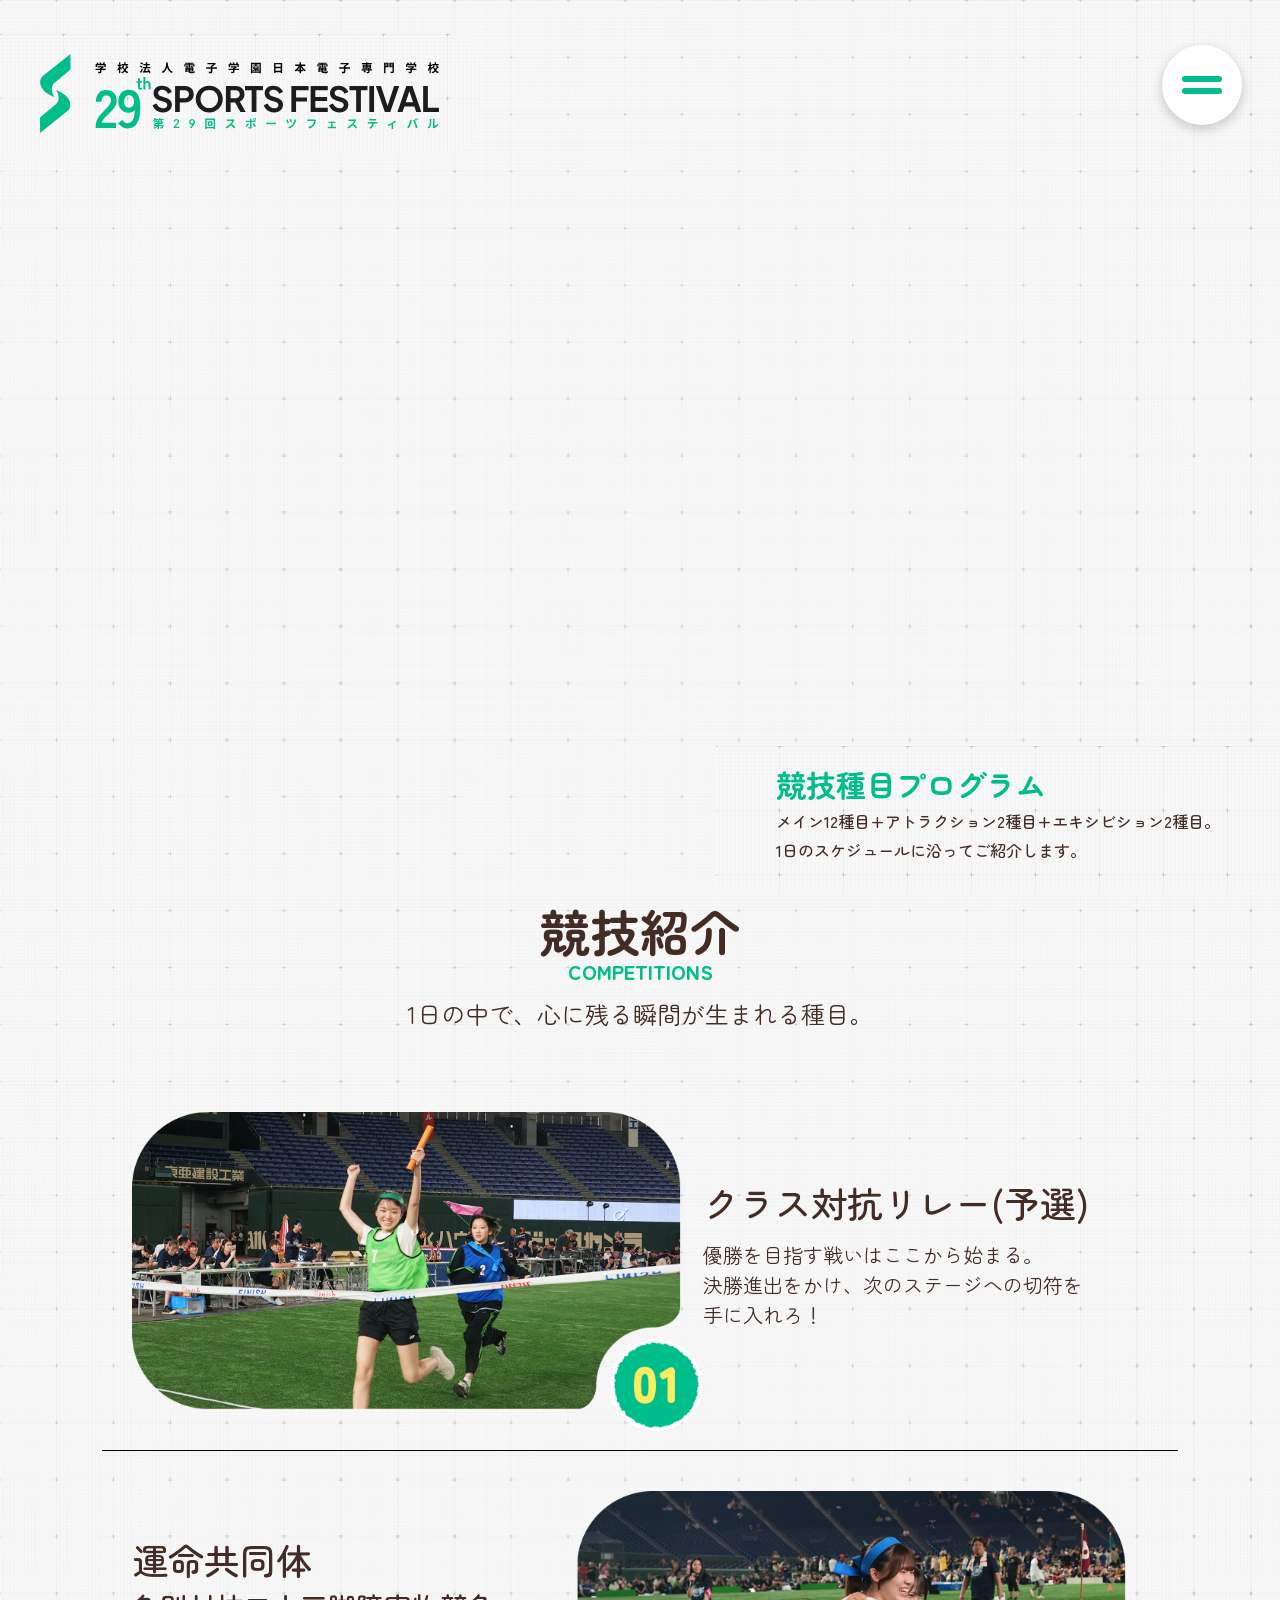
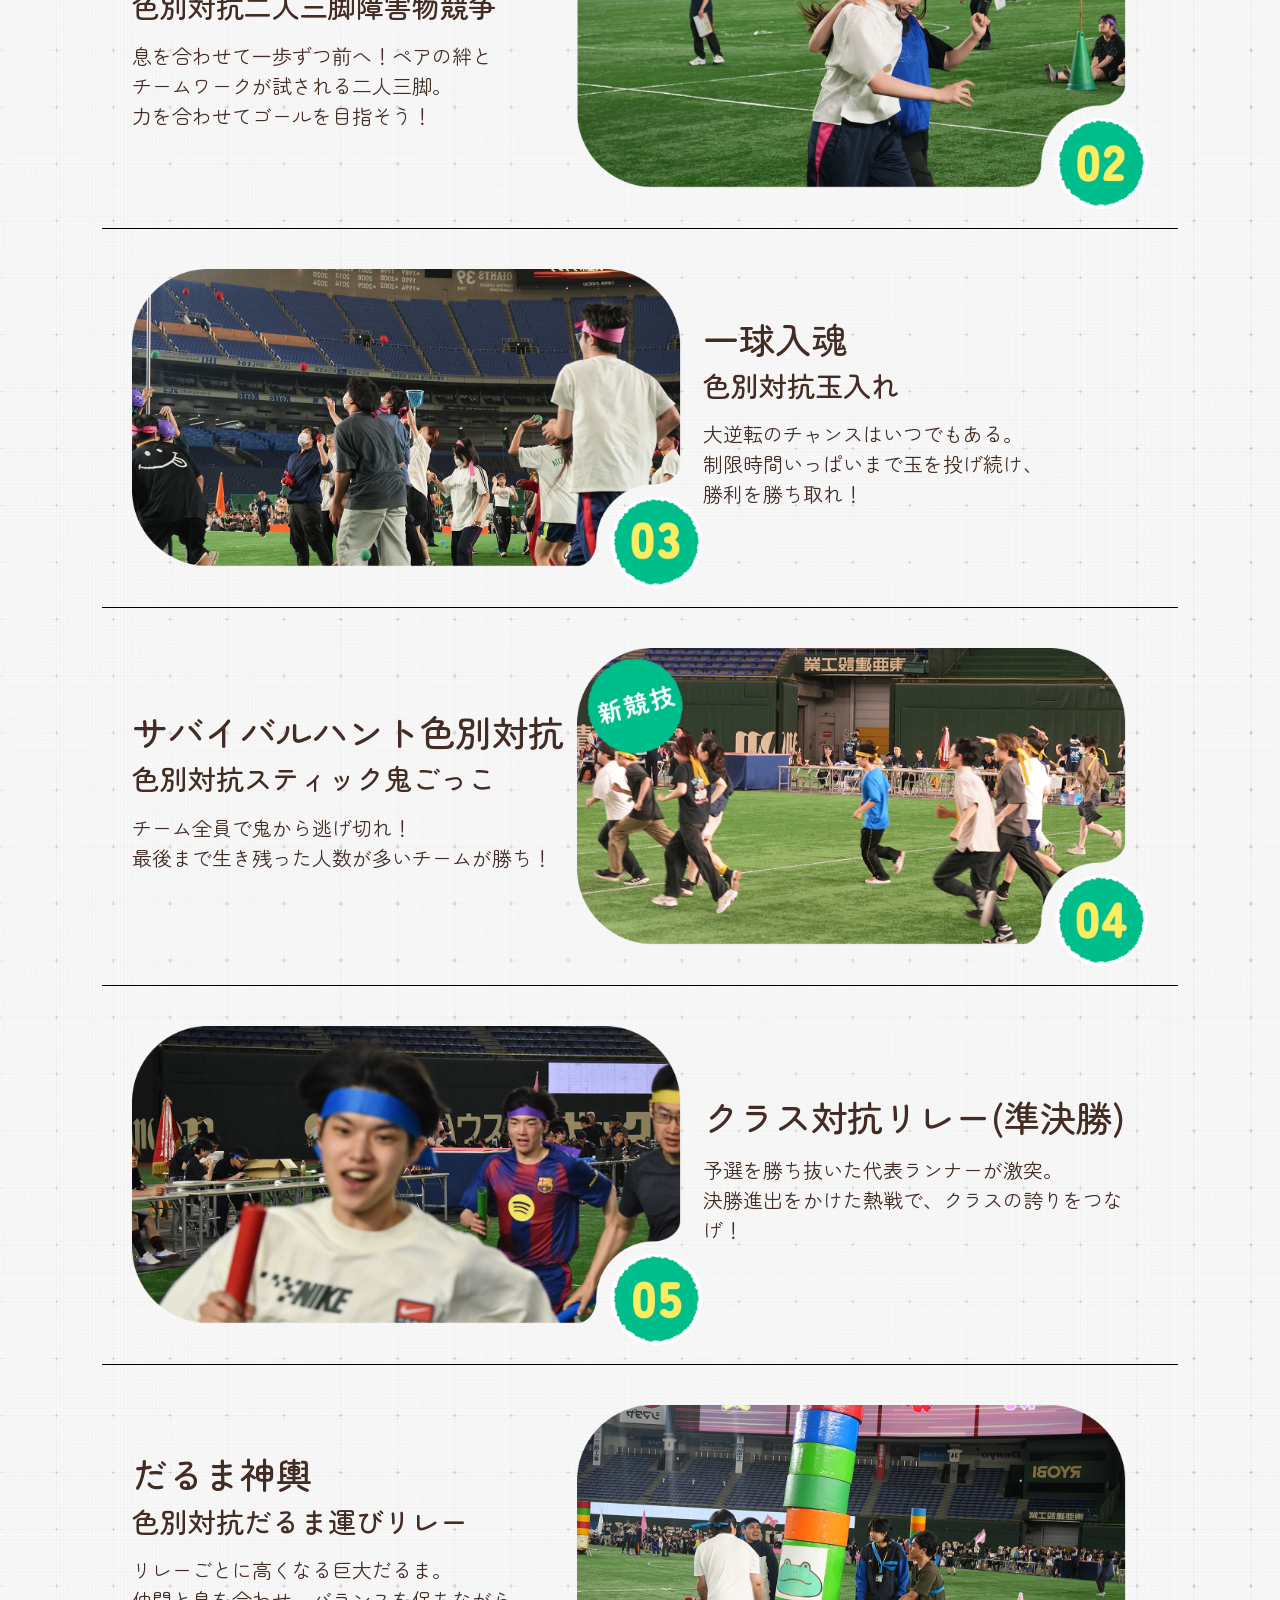
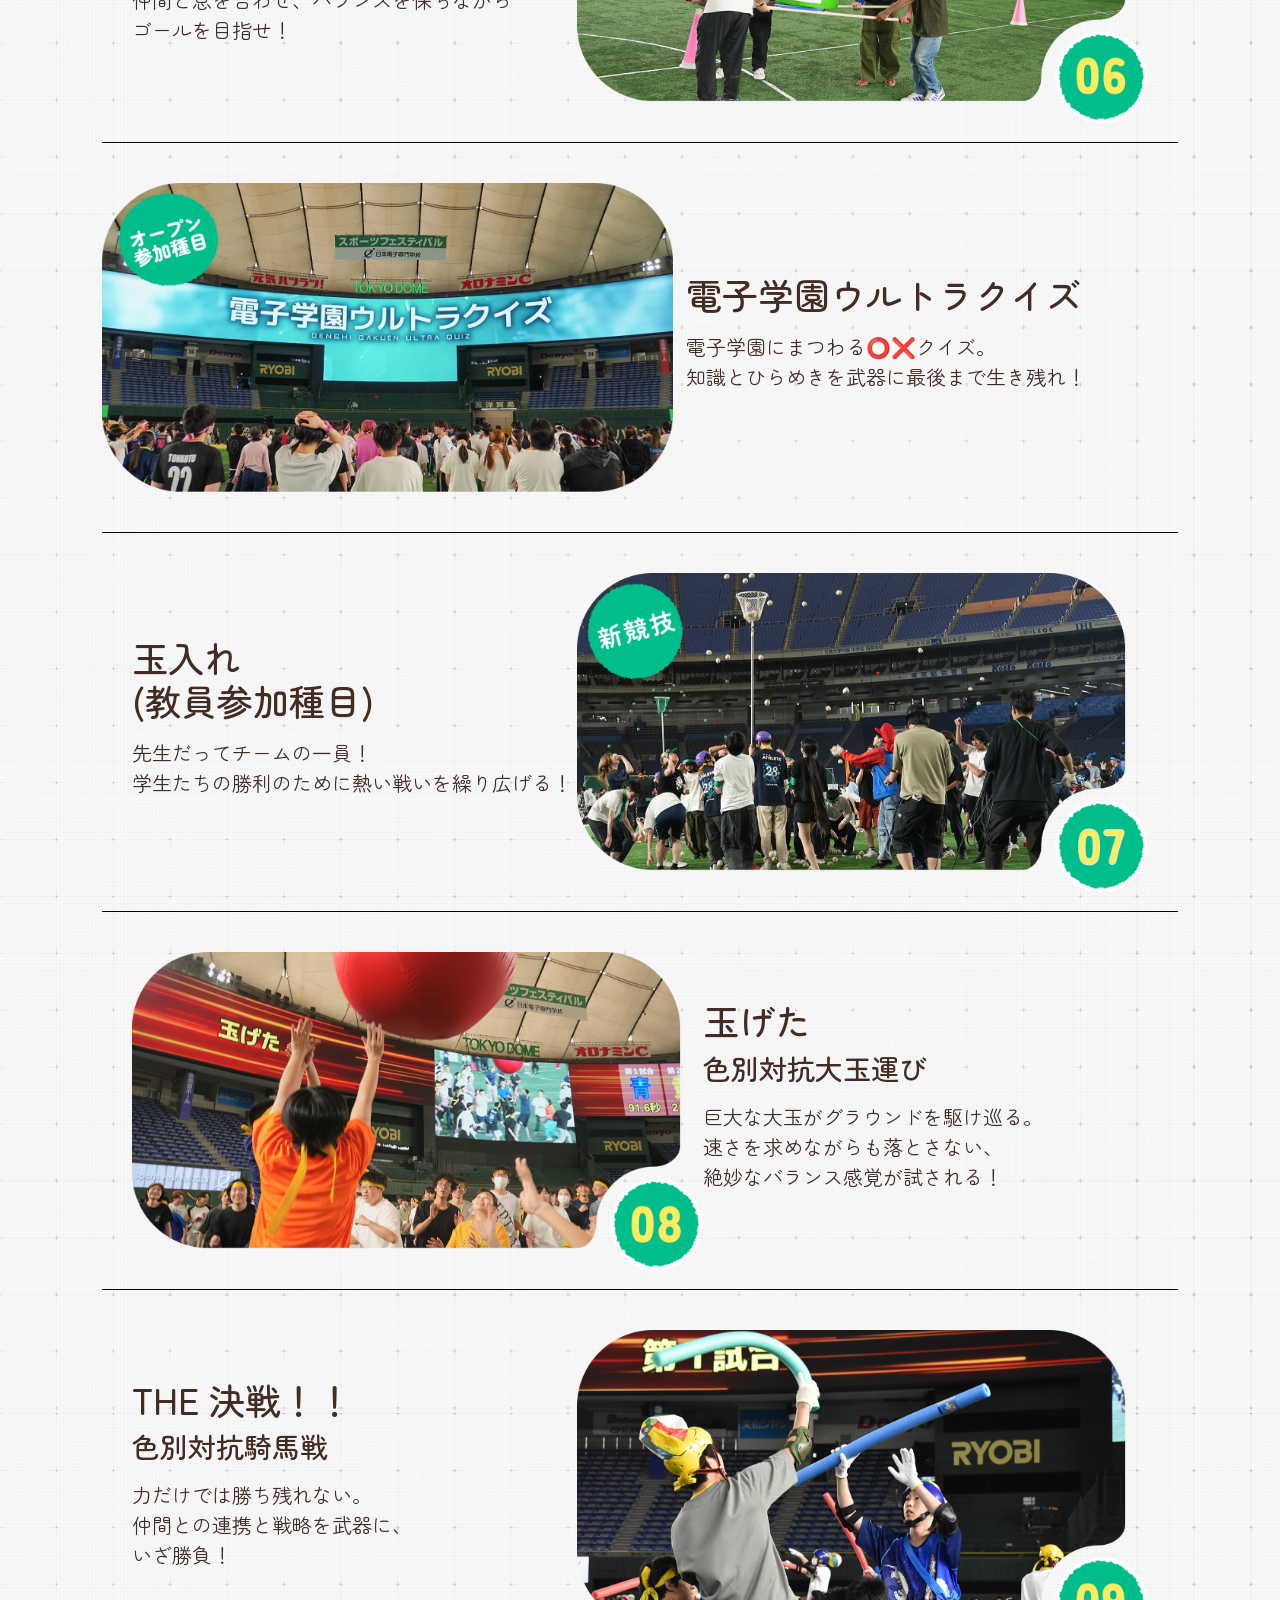
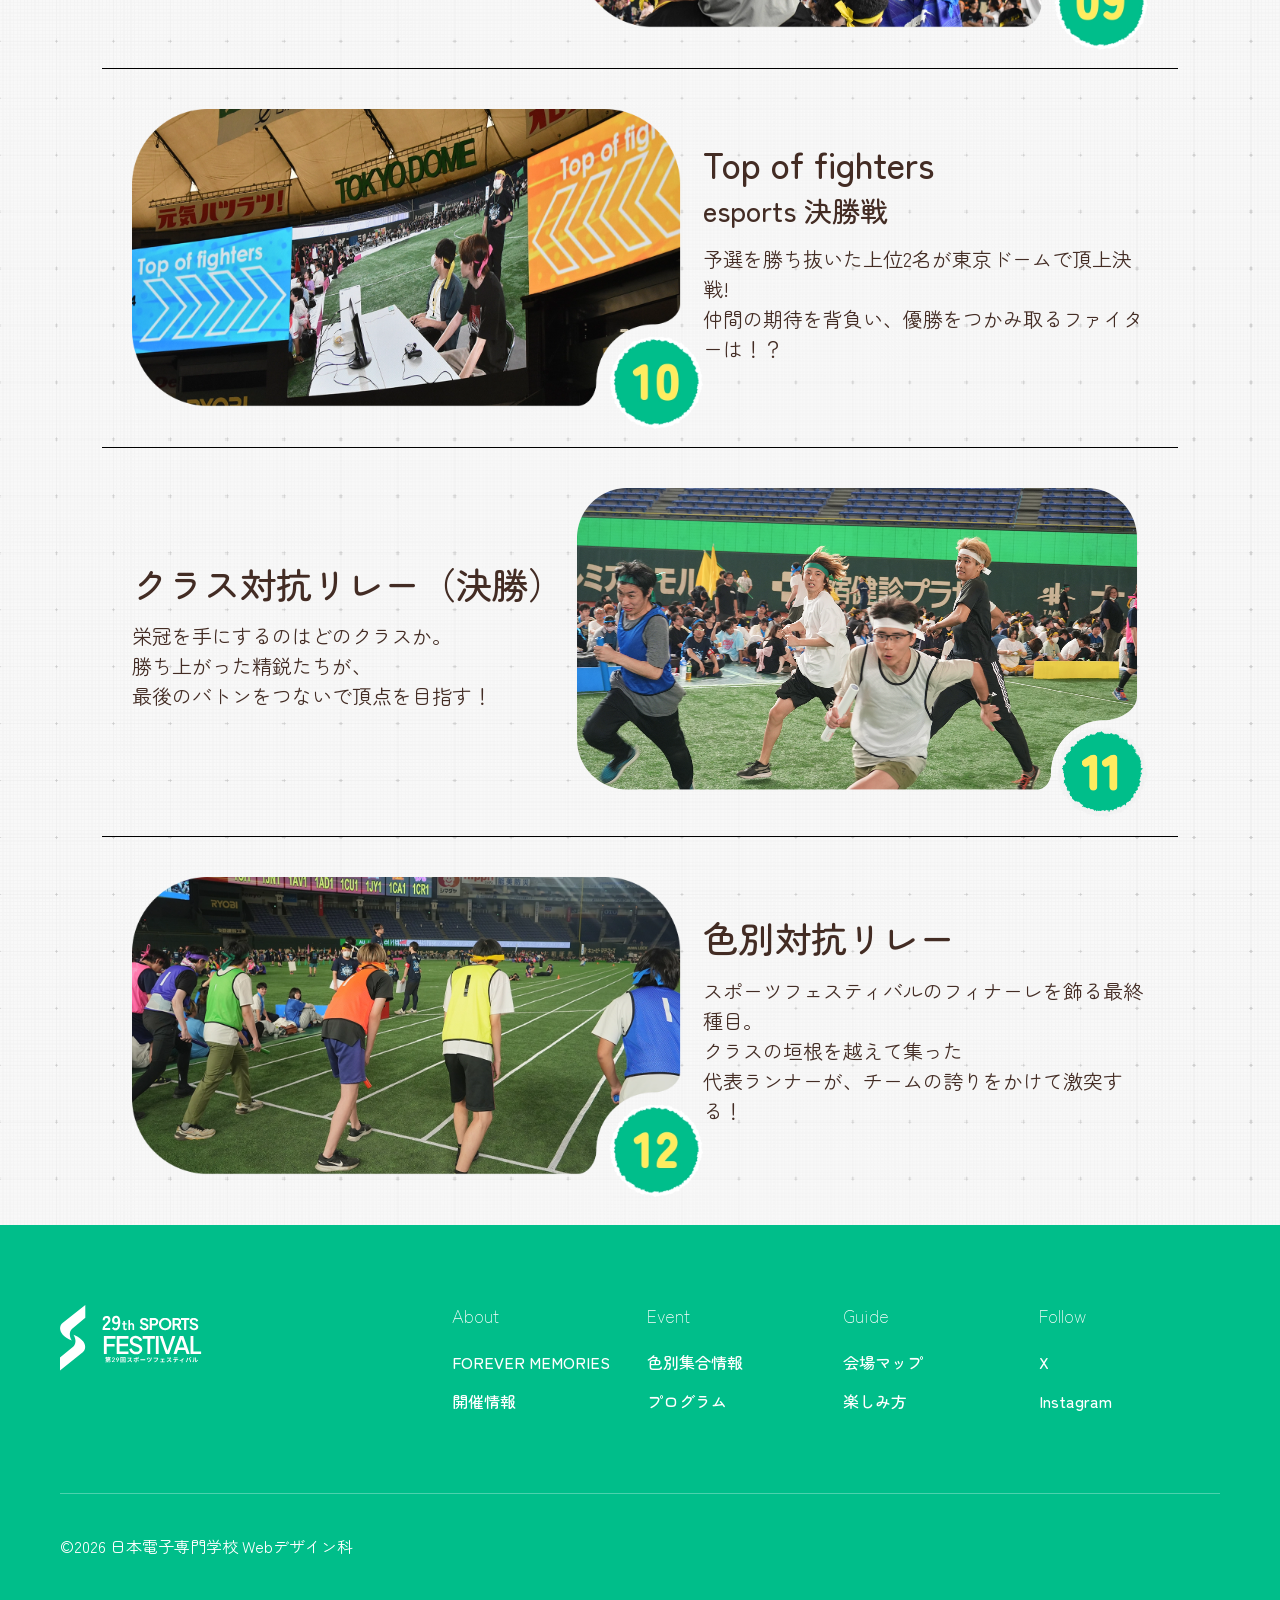
==== details/index.html @ bcb6aabc "first commit" ====
<!DOCTYPE html>
<html lang="ja">
<head>
    <meta charset="UTF-8">
    <meta name="viewport" content="width=device-width, initial-scale=1.0">
    <meta name="description" content="第29回スポーツフェスティバル2026の公式サイト">
    <meta property="og:title" content="第29回 スポーツフェスティバル 2026 | 日本電子専門学校">
    <meta property="og:description" content="第29回スポーツフェスティバル2026の公式サイト">
    <meta property="og:url" content="https://event.jec.ac.jp/sportfestival-2026/">
    <meta property="og:type" content="website">
    <meta name="color-scheme" content="light only">
    <title>競技詳細 | 第29回 スポーツフェスティバル 2026 | 日本電子専門学校</title>
    <link rel="stylesheet" href="https://cdn.jsdelivr.net/npm/bootstrap@5.3.8/dist/css/bootstrap.min.css">
    <link rel="stylesheet" href="../assets/css/details.css">
    <link rel="shortcut icon"  href="../assets/images/icons/favIcon.svg">
    <script src="https://cdn.jsdelivr.net/npm/bootstrap@5.3.8/dist/js/bootstrap.bundle.min.js" defer></script>
    <script src="https://code.jquery.com/jquery-3.7.1.min.js"></script>
    <script src="../assets/js/detail.js" defer></script>
</head>
<body>
    <header>
        <nav class="nav__menu" id="navMenu" aria-label="メインナビゲーション">
            <div class="nav__toggle">
                <button class="nav__hamburger" id="navHamburger" aria-label="ナビゲーション" aria-controls="navMenu" aria-expanded="false">
                    <div class="nav__hamburger-icon">
                        <span class="nav__hamburger-bar nav__hamburger-bar--1"></span>
                        <span class="nav__hamburger-bar nav__hamburger-bar--2"></span>
                    </div>
                </button>
            </div>
            <div class="nav__menu-inner">
                <div class="nav__row row">
                    <div class="nav__brand col-lg-5 col-md-12">

                        <a href="../" class="nav__brand-link">
                            <img src="../assets/images/icons/nav-logo-pc.svg" alt="第29回スポーツフェスティバルロゴ" class="nav__logo-pc img-fluid"> 
                        </a>
                        <a href="../" class="nav__brand-link">
                            <img src="../assets/images/icons/nav-logo-sp.svg" alt="第29回スポーツフェスティバルロゴ" class="nav__logo-sp">   
                        </a> 
                    </div>
                    <div class="nav__menu-content col-lg-7 col-md-12">
                        <div class="nav__groups row">
                            <div class="nav__group col-lg-4 col-md-12">
                                <h3 class="nav__group-title mb-0">About</h3>
                                <ul class="nav__list">
                                    <li class="nav__item"><a href="../#theme" data-target="theme" class="nav__link">FOREVER MEMORIES</a></li>
                                    <li class="nav__item"><a href="../#event-info" data-target="event-info" class="nav__link">開催情報</a></li>
                                </ul>
                            </div>
                            <div class="nav__group col-lg-4 col-md-12">
                                <h3 class="nav__group-title mb-0">Event</h3>
                                <ul class="nav__list">
                                    <li class="nav__item"><a href="../#team-info" data-target="team-info" class="nav__link">色別集合情報</a></li>
                                    <li class="nav__item"><a href="../#program" data-target="program"class="nav__link">プログラム</a></li>
                                </ul>
                            </div>
                            <div class="nav__group col-lg-4 col-md-12">
                                <h3 class="nav__group-title mb-0">Guide</h3>
                                <ul class="nav__list">
                                    <li class="nav__item"><a href="../#map" data-target="map"  class="nav__link">会場マップ</a></li>
                                    <li class="nav__item"><a href="../#fun" data-target="fun"  class="nav__link">楽しみ方</a></li>
                                </ul>
                            </div>
                        </div>
                    </div>
                </div>
            </div>
        </nav>
        
        <!-- MAIN VISUAL START -->
        <div class="mv-container">
            <div class="mv">
                 <div class="mv-logo">
                    <a href="../" data-target="index.html">
                        <img src="../assets/images/icons/nav-logo-pc.svg" alt="第29回スポーツフェスティバルロゴ">
                    </a>
                </div>
                <div class="mv-logo-sp">
                    <a href="../" data-target="index.html">
                        <img src="../assets/images/icons/nav-logo-sp.svg" alt="第29回スポーツフェスティバルロゴ">
                    </a>
                </div>
                <div class="mv-bottom-text">
                    
                    <h2>競技種目プログラム</h2>
                    <p>メイン12種目+アトラクション2種目+エキシビション2種目。<br>
                    1日のスケジュールに沿ってご紹介します。</p>
                </div>
                
            </div>
        </div>
        <!-- MAIN VISUAL END -->

        
        
    </header>
    <main>
   <!-- pre-loader start -->
    <div class="loader">
        <img src="../assets/images/icons/loader.gif" alt="読み込み中" class="loader__gif">
    </div>
        <!-- pre-loader end -->
    <div class="wrap">
        
        <div class="attractions-wrapper">
            <div class="switch__sticky">
                <ul class="switch">
                    <li class="active">メイン種目</li>
                    <li>アトラクション種目</li>
                    <li>エキシビジョン種目</li>
                </ul>  
            </div> 
            <article class="contents competitions active">
                <div class="title">
                    <h3>
                        競技紹介
                        <span class="subtitle">COMPETITIONS</span>
                    </h3>
                    <p class="section-description">
                        1日の中で、心に残る瞬間が生まれる種目。
                    </p>
                </div>
                <ol>
                    <li class="item">
                        <div class="item__img">
                            <img src="../assets/images/competitions/rire.webp" alt="選手が両手を挙げてゴールテープを切る瞬間"  class="img-fluid">
                        </div>
                        <div class="item__text">
                            <div class="item__text--inner">
                                <h4>クラス対抗リレー(予選)</h4>
                                <p>優勝を目指す戦いはここから始まる。<br>
                                    決勝進出をかけ、次のステージへの切符を<br class="pc-br">手に入れろ！
                                </p>
                            </div>
                        </div>
                    </li>
                    <li class="item">
                        <div class="item__img">
                            <img src="../assets/images/competitions/unmei.webp" alt="女子学生たちが肩を組んで走っている様子" class="img-fluid">
                        </div>
                        <div class="item__text">
                            <div class="item__text--inner">
                                <h4>運命共同体<br>
                                    <span class="name">色別対抗二人三脚障害物競争</span>
                                </h4>
                                <p>
                                    息を合わせて一歩ずつ前へ！ペアの絆と<br>
                                チームワークが試される二人三脚。<br class="pc-br">力を合わせてゴールを目指そう！
                                </p>
                            </div>
                        </div>
                    </li>
                    <li class="item">
                        <div class="item__img">
                            <img src="../assets/images/competitions/tamai.webp" alt="玉入れの様子" class="img-fluid">
                        </div>
                        <div class="item__text">
                            <div class="item__text--inner">
                                <h4>一球入魂<br>
                                    <span class="name">色別対抗玉入れ</span>
                                </h4>
                                <p>
                                    大逆転のチャンスはいつでもある。<br>
                                    制限時間いっぱいまで玉を投げ続け、<br class="pc-br">勝利を勝ち取れ！
                                </p>
                            </div>
                        </div>
                    </li>
                    <li class="item">
                        <div class="item__img">
                            <img src="../assets/images/competitions/saba.webp" alt="大勢の学生が走る様子" class="img-fluid">
                        </div>
                        <div class="item__text">
                            <div class="item__text--inner">
                                <h4>サバイバルハント色別対抗<br>
                                    <span class="name">色別対抗スティック鬼ごっこ</span>
                                </h4>
                                <p>
                                    チーム全員で鬼から逃げ切れ！<br>
                                    最後まで生き残った人数が多いチームが勝ち！
                                </p>
                            </div>
                        </div>
                    </li>
                    <li class="item">
                        <div class="item__img">
                            <img src="../assets/images/competitions/rire-semi.webp" alt="男子学生が笑顔で走る様子" class="img-fluid">
                        </div>
                        <div class="item__text">
                            <div class="item__text--inner">
                                <h4>クラス対抗リレー(準決勝)</h4>
                                <p>
                                    予選を勝ち抜いた代表ランナーが激突。<br>
                                    決勝進出をかけた熱戦で、クラスの誇りをつなげ！
                                </p>
                            </div>
                        </div>
                    </li>
                    <li class="item">
                        <div class="item__img">
                            <img src="../assets/images/competitions/daruma.webp" alt="6段以上積みあがっただるまを4人で運ぶ様子" class="img-fluid">
                        </div>
                        <div class="item__text">
                            <div class="item__text--inner">
                                <h4>だるま神輿<br>
                                    <span class="name">色別対抗だるま運びリレー</span>
                                </h4>
                                <p>
                                    リレーごとに高くなる巨大だるま。<br>
                                    仲間と息を合わせ、バランスを保ちながら<br class="pc-br">ゴールを目指せ！
                                </p>
                            </div>
                        </div>
                    </li>
                    <li class="item">
                        <div class="item__img">
                            <img src="../assets/images/competitions/quiz.webp" alt="種目名が映ったオーロラモニターとそれを前にする参加学生たち" class="img-fluid">
                        </div>
                        <div class="item__text">
                            <div class="item__text--inner">
                                <h4>電子学園ウルトラクイズ</h4>
                                <p>
                                    電子学園にまつわる⭕️❌クイズ。<br>
                                    知識とひらめきを武器に最後まで生き残れ！
                                </p>
                            </div>
                        </div>
                    </li>
                    <li class="item">
                        <div class="item__img">
                            <img src="../assets/images/competitions/tamaire-teacher.webp" alt="玉入れの様子" class="img-fluid">
                        </div>
                        <div class="item__text">
                            <div class="item__text--inner">
                                <h4>玉入れ<br class="pc-br">(教員参加種目)<br>
                                    
                                </h4>
                                <p>先生だってチームの一員！<br>
                                    学生たちの勝利のために熱い戦いを繰り広げる！
                                </p>
                            </div>
                        </div>
                    </li>
                    <li class="item">
                        <div class="item__img">
                            <img src="../assets/images/competitions/oodama.webp" alt="赤の大玉を空中に跳ね上げる学生たち" class="img-fluid">
                        </div>
                        <div class="item__text">
                            <div class="item__text--inner">
                                <h4>玉げた<br>
                                    <span class="name">色別対抗大玉運び</span>
                                </h4>
                                <p>
                                    巨大な大玉がグラウンドを駆け巡る。<br>
                                    速さを求めながらも落とさない、<br class="pc-br">絶妙なバランス感覚が試される！
                                </p>
                            </div>
                        </div>
                    </li>
                    <li class="item">
                        <div class="item__img">
                            <img src="../assets/images/competitions/kiba.webp" alt="騎手同士がスティックを振りかぶっている" class="img-fluid">
                        </div>
                        <div class="item__text">
                            <div class="item__text--inner">
                                <div class="item__text--inner">
                                    <h4>THE 決戦！！<br>
                                        <span class="name">色別対抗騎馬戦</span>
                                    </h4>
                                    <p>
                                        力だけでは勝ち残れない。<br>
                                        仲間との連携と戦略を武器に、<br class="pc-br">いざ勝負！
                                    </p>
                                </div>
                            </div>
                        </div>
                    </li>
                    <li class="item">
                        <div class="item__img">
                            <img src="../assets/images/competitions/espo.webp" alt="モニターに映る選手たち" class="img-fluid">
                        </div>
                        <div class="item__text">
                            <div class="item__text--inner">
                                <h4>Top of fighters <br>
                                    <span class="name">esports 決勝戦</span></h4>
                                <p>
                                    予選を勝ち抜いた上位2名が東京ドームで頂上決戦!<br>
                                    仲間の期待を背負い、優勝をつかみ取るファイターは！？
                                </p>
                            </div>
                        </div>
                    </li>
                    <li class="item">
                        <div class="item__img">
                            <img src="../assets/images/competitions/rire-final.png" alt="全力で走る選手たち" class="img-fluid">
                        </div>
                        <div class="item__text">
                            <div class="item__text--inner">
                                <h4>クラス対抗リレー（決勝）</h4>
                                <p>
                                    栄冠を手にするのはどのクラスか。<br>
                                    勝ち上がった精鋭たちが、<br class="pc-br">最後のバトンをつないで頂点を目指す！
                                </p>
                            </div>
                        </div>
                    </li>
                    <li class="item">
                        <div class="item__img">
                            <img src="../assets/images/competitions/irorire.webp" alt="スタートラインに並ぶ選手たち" class="img-fluid">
                        </div>
                        <div class="item__text">
                            <div class="item__text--inner">
                                <h4>色別対抗リレー</h4>
                                <p>
                                    スポーツフェスティバルのフィナーレを飾る最終種目。<br>
                                    クラスの垣根を越えて集った<br class="pc-br">代表ランナーが、チームの誇りをかけて激突する！
                                </p>
                            </div>
                        </div>
                    </li>
                </ol>
            </article> 
                <article class="contents attractions">
                    <div class="title">
                        <h3 class="contents-title"><span class="subtitle">ATTRACTIONS</span>アトラクション紹介</h3>
                        <p class="section-description">1回だけでも、自分のペースで挑戦できる。</p>
                    </div>
                    <ol>
                    
                    <li class="item">
                        <div class="item__img-sub">
                            <img src="../assets/images/competitions/att_base.webp" alt="選手が両手を挙げてゴールテープを切る瞬間"  class="img-fluid">
                        </div>
                        <div class="item__text">
                            <div class="item__text--inner">
                                <h4>ベースランニング</h4>
                                <p>1塁ベースから3塁ベースまで、<br>
                                   約55mの距離のタイムを測定できます。<br class="pc-br">あの有名選手たちと同じ場所を体験しよう！
                                </p>
                            </div>
                        </div>
                    </li>
                    <li class="item">
                        <div class="item__img-sub">
                            <img src="../assets/images/competitions/att_speed.webp" alt="女子学生たちが肩を組んで走っている様子" class="img-fluid">
                        </div>
                        <div class="item__text">
                            <div class="item__text--inner">
                                <h4>スピードガン
                                </h4>
                                <p>
                                    ホームベース前に設置されたスピードガンに向かってボールを投げ、投球速度を測定できます。東京ドームのグラウンドに立ち、マウンドからボールを投げる。そんな特別な体験が待っている！
                                </p>
                            </div>
                        </div>
                    </li>
                    </ol>
                </article>
                
                <article class="contents exhibitions">
                    <div class="title">
                        <h3><span class="subtitle">EXHIBITIONS</span>エキシビジョン紹介</h3>
                        <p class="section-description">運動だけが、楽しみ方じゃない。</p>
                    </div>
                    <ol>
                        <li class="item">
                            <div class="item__img-sub">
                                <img src="../assets/images/competitions/exh_dancho.webp" alt="" width="556" height="303" class="img-fluid">
                            </div>
                            <div class="item__text">
                                <div class="item__text--inner">
                                    <h4>応援団長は君だ！</h4>
                                    <p>
                                        競技の合間に不定期に開催される<br class="pc-br">エキシビジョン種目です。<br>
                                        ライブカメラが応援席をランダムにフォーカス。<br class="pc-br">
                                        その瞬間を最高のパフォーマンスで彩り、<br class="pc-br">会場中の視線を集めよう！
                                    </p>
                                </div>
                            </div>
                        </li>
                        <li class="item">
                            <div class="item__img-sub">
                                <img src="../assets/images/competitions/exh_nazotoki.webp" alt="" width="556" height="303" class="img-fluid">
                            </div>
                            <div class="item__text">
                                <div class="item__text--inner">
                                    <h4>謎解き</h4>
                                    <p>
                                        東京ドームの通路を利用して行う<br class="pc-br">謎解きタイムレースです。<br>
                                        仲間と知恵を出し合いながらドームを巡る。<br>
                                        ここでしか味わえない謎解きチャレンジ！
                                    </p>
                                </div>
                            </div>
                        </li>
                    </ol>
                </article>

        </div>
    </div>
    </main>
    <footer>
        <div class="footer__inner">
            <div class="footer__row row">
                <div class="footer__brand col-lg-4 col-md-12">
                    <div class="footer__logos">
                        <a href="../" data-target="index.html">
                            <img src="../assets/images/icons/logo-sf.svg" alt="第29回スポーツフェスティバルロゴ">
                        </a>
                    </div>
                </div>
                <div class="footer__group col-lg-2 col-md-6 col-sm-6">
                    <h3 class="footer__nav-label">About</h3>
                    <ul class="footer__nav-list">
                        <li class="footer__nav-item mb-0"><a href="../#theme" data-target="theme" class="footer__nav-link">FOREVER MEMORIES</a></li>
                        <li class="footer__nav-item mb-0"><a href="../#event-info" data-target="event-info" class="footer__nav-link">開催情報</a></li>
                    </ul>
                </div>
                <div class="footer__group col-lg-2 col-md-6 col-sm-6">
                    <h3 class="footer__nav-label">Event</h3>
                    <ul class="footer__nav-list">
                        <li class="footer__nav-item"><a href="../#team-info" data-target="team-info" class="footer__nav-link">色別集合情報</a></li>
                        <li class="footer__nav-item"><a href="../#program" data-target="program" class="footer__nav-link">プログラム</a></li>
                    </ul>
                </div>
                <div class="footer__group col-lg-2 col-md-6 col-sm-6">
                    <h3 class="footer__nav-label">Guide</h3>
                    <ul class="footer__nav-list">
                        <li class="footer__nav-item"><a href="../#map" data-target="map" class="footer__nav-link">会場マップ</a></li>
                        <li class="footer__nav-item"><a href="../#fun" data-target="fun" class="footer__nav-link">楽しみ方</a></li>
                    </ul>
                </div>
                <div class="footer__group col-lg-2 col-md-6 col-sm-6">
                    <h3 class="footer__nav-label font-maru">Follow</h3>
                    <ul class="footer__nav-list">
                        <li class="footer__nav-item"><a href="https://x.com/nichiden1951"  class="footer__nav-link font-maru">X</a></li>
                        <li class="footer__nav-item"><a href="https://www.instagram.com/nichiden1951/" class="footer__nav-link font-maru">Instagram</a></li>
                    </ul>
                </div>
            </div>
        </div>
        <div class="footer__bottom">
           <div class="footer__bottom-inner">
                <p class="footer__copy">&copy;2026 日本電子専門学校 Webデザイン科</p>
            </div>
        </div>
    </footer>
</body>
</html>
---- assets/css/details.css ----
@import url('https://fonts.googleapis.com/css2?family=Fraunces:ital,opsz,wght@0,9..144,100..900;1,9..144,100..900&family=Plus+Jakarta+Sans:ital,wght@0,200..800;1,200..800&family=Zen+Dots&family=Zen+Kaku+Gothic+New:wght@300;400;500;700;900&family=Zen+Maru+Gothic:wght@300;400;500;700;900&display=swap');

:root {
    --color-primary: #00BE8A;
    --color-secondary: #FFEC5F;
    --light--background: #F3F3F3;
    --font-color: #432C24;
    --color-bg: #ffffff;
    color-scheme: only light;
    --font-zen: 'Zen Dots', sans-serif;
    --font-maru: 'Zen Maru Gothic', sans-serif;
    --font-fra: 'Fraunces', serif;
    --font-jak: 'Plus Jakarta Sans', sans-serif;
    --font-kaku: 'Zen Kaku Gothic New', sans-serif;
    --font-size1: 1px;
    --font-size2: 2px;
    --font-size3: 3px;
    --font-size4: 4px;
    --font-size5: 5px;
    --font-size6: 6px;
    --font-size7: 7px;
    --font-size8: 8px;
    --font-size9: 9px;
    --font-size10: 10px;
    --font-size11: 11px;
    --font-size12: 12px;
    --font-size13: max(1.3rem, 12px);
    --font-size14: max(1.4rem, 12px);
    --font-size15: max(1.5rem, 13px);
    --font-size16: max(1.6rem, 14px);
    --font-size17: max(1.7rem, 15px);
    --font-size18: max(1.8rem, 16px);
    --font-size19: max(1.9rem, 17px);
    --font-size20: max(2.0rem, 18px);
    --font-size21: max(2.1rem, 18px);
    --font-size22: max(2.2rem, 18px);
    --font-size23: max(2.3rem, 20px);
    --font-size24: max(2.4rem, 20px);
    --font-size25: max(2.5rem, 21px);
    --font-size26: max(2.6rem, 22px);
    --font-size27: max(2.7rem, 22px);
    --font-size28: max(2.8rem, 24px);
    --font-size29: max(2.9rem, 25px);
    --font-size30: max(3.0rem, 26px);
    --font-size31: max(3.1rem, 26px);
    --font-size32: max(3.2rem, 27px);
    --font-size33: max(3.3rem, 28px);
    --font-size34: max(3.4rem, 29px);
    --font-size35: max(3.5rem, 30px);
    --font-size36: max(3.6rem, 30px);
    --font-size37: max(3.7rem, 31px);
    --font-size38: max(3.8rem, 32px);
    --font-size39: max(3.9rem, 32px);
    --font-size40: 4.0rem;
    --font-size41: 4.1rem;
    --font-size42: 4.2rem;
    --font-size43: 4.3rem;
    --font-size44: 4.4rem;
    --font-size45: 4.5rem;
    --font-size46: 4.6rem;
    --font-size47: 4.7rem;
    --font-size48: 4.8rem;
    --font-size49: 4.9rem;
    --font-size50: 5.0rem;
    --font-size51: 5.1rem;
    --font-size52: 5.2rem;
    --font-size53: 5.3rem;
    --font-size54: 5.4rem;
    --font-size55: 5.5rem;
    --font-size56: 5.6rem;
    --font-size57: 5.7rem;
    --font-size58: 5.8rem;
    --font-size59: 5.9rem;
    --font-size60: 6.0rem;
    --font-size61: 6.1rem;
    --font-size62: 6.2rem;
    --font-size63: 6.3rem;
    --font-size64: 6.4rem;
    --font-size65: 6.5rem;
    --font-size66: 6.6rem;
    --font-size67: 6.7rem;
    --font-size68: 6.8rem;
    --font-size69: 6.9rem;
    --font-size70: 7.0rem;
    --font-size71: 7.1rem;
    --font-size72: 7.2rem;
    --font-size73: 7.3rem;
    --font-size74: 7.4rem;
    --font-size75: 7.5rem;
    --font-size76: 7.6rem;
    --font-size77: 7.7rem;
    --font-size78: 7.8rem;
    --font-size79: 7.9rem;
    --font-size80: 8.0rem;
    --font-size81: 8.1rem;
    --font-size82: 8.2rem;
    --font-size83: 8.3rem;
    --font-size84: 8.4rem;
    --font-size85: 8.5rem;
    --font-size86: 8.6rem;
    --font-size87: 8.7rem;
    --font-size88: 8.8rem;
    --font-size89: 8.9rem;
    --font-size90: 9.0rem;
    --font-size91: 9.1rem;
    --font-size92: 9.2rem;
    --font-size93: 9.3rem;
    --font-size94: 9.4rem;
    --font-size95: 9.5rem;
    --font-size96: 9.6rem;
    --font-size97: 9.7rem;
    --font-size98: 9.8rem;
    --font-size99: 9.9rem;
    --font-size100: 10.0rem;
}

html {
    font-size: 62.5%;
    overflow-x: hidden;
    scroll-behavior: smooth;
}

body {
    overflow-x: hidden;
    margin: 0;
    padding: 0;
    font-family: var(--font-maru);
    color: var(--font-color);
    background: url(../images/icons/Mathematics.svg);
    background-size: contain;
    height: auto;
}

::-webkit-scrollbar {
    background: #F2F2F2;
    width: 0.45rem;
}
::-webkit-scrollbar-thumb {
    background: var(--color-primary);
    border-radius: 6px;
}

/* LOADER */
.content {
    display: none;
}
.loader {
    height: 100vh;
    width: 100vw;
    position: fixed;
    inset: 0;
    background: #ffffff;
    z-index: 9999;
    display: flex;
    align-items: center;
    justify-content: center;
}
.loader__gif {
    width: 160px;
    height: auto;
}

/* SWITCH */
.switch__sticky {
    position: fixed;
    bottom: 20px;
    left: 0;
    right: 0;
    display: flex;
    justify-content: center;
    z-index: 3;
    opacity: 0;
    pointer-events: none;
    transform: translateY(20px);
    transition: opacity 0.5s ease;
}
.switch__sticky.is-visible {
    opacity: 1;
    transform: translateY(0);
    pointer-events: auto;
}
.switch {
    cursor: pointer;
    display: flex;
    width: 75%;
    margin: 0;
    padding: 0;
    color: var(--color-primary);
    background-color: #fff;
    box-shadow: 0 1px 4px 0 rgba(0, 0, 0, 0.25);
    z-index: 3;
    border-radius: 30px;
}
.switch li {
    flex: 1;
    min-height: 52px;
    display: flex;
    justify-content: center;
    align-items: center;
    font-size: clamp(16px, 2vw, 30px);
    font-weight: bold;
    line-height: clamp(52px, 5.5vw, 80px);
    list-style: none;
    text-align: center;
}
.switch li.active {
    background-color: var(--color-primary);
    border: 1px solid #fff;
    color: #FFFFFF;
    border-radius: 30px;
}

/* CONTENTS */
.img-fluid {
    width: 571px;
    height: auto;
}
.contents {
    display: none;
}
.contents.active {
    display: block;
    padding: 0 8%;
}
.title {
    margin: 0px auto 40px;
}
.contents h3 {
    text-align: center;
    font-size: 50px;
    font-weight: bold;
    letter-spacing: -0.1em;
}
h3 .subtitle {
    display: block;
    font-size: 20px;
    font-weight: 900;
    color: var(--color-primary);
    letter-spacing: 0em;
}
.competitions h3 {
    letter-spacing: 0em;
}
.section-description {
    font-size: 24px;
    font-weight: medium;
    text-align: center;
    margin-top: 12px;
}
ol {
    padding: 0;
}
.item {
    display: flex;
    padding: 0 30px;
    align-items: center;
    justify-content: space-between;
    border-bottom: 0.2px solid #000;
}
.item__img {
    max-width: 100%;
    height: auto;
    padding-top: 40px;
    padding-bottom: 18px;
}
.item__img-sub{
    padding: 40px;
}
.item__text {
    display: flex;
    flex: 1;
    justify-content: center;
    align-items: center;
    flex-direction: column;
    font-size: 24px;
}
.item__text--inner {
    max-width: 480px;
    width: 100%;
}
.item__text h4 {
    font-size: 36px;
    margin: 0 0 16px;
}
.item__text h4 .name {
    font-size: 28px;
}
.item__text p {
    font-size: 20px;
}
.item:nth-child(even) {
    flex-direction: row-reverse;
}
.item:nth-child(4) .item__img {
    padding-top: 40px;
}
.item:nth-child(7) {
    padding-left: 0;
}
.item:nth-child(7) .item__img {
    padding-top: 40px;
    padding-bottom: 40px;
}
.item:nth-child(7) .item__text--inner {
    max-width: 450px;
    width: 100%;
}
.item:last-child {
    border: none;
}

@media (600px <= width < 1200px) {
   
    .contents h3 {
        font-size: 42px;
    }
    h3 .subtitle {
        font-size: 16px;
    }
    .section-description {
        font-size: 24px;
    }
    .item {
        display: block;
        padding: 0 0 40px;
        text-align: center;
    }
    .item__text h4 {
        font-size: 28px;
    }
    .item__text h4 .name {
        font-size: 24px;
    }
    .item__text p {
        font-size: 20px;
    }
    .pc-br {
        display: none;
    }
}
@media (width < 600px) {
   
    .switch {
        width: 100%;
        margin-top: 300px;
    }
    .switch li {
        font-size: clamp(12px, 2vw, 30px);
        max-height: 0.2dvh;
        height: auto;
        line-height: normal;
    }
    .contents h3 {
        font-size: 32px;
    }
    h3 .subtitle {
        font-size: 16px;
    }
    .section-description {
        font-size: 16px;
    }
    .item {
        display: block;
        padding: 0 0 40px;
        text-align: center;
    }
    .item__text h4 {
        font-size: 24px;
    }
    .item__text h4 .name {
        font-size: 20px;
    }
    .item__text p {
        font-size: 16px;
    }
}

/* HEADER */
header {
    position: relative;
    z-index: 99;
}
header .nav__logo-sp {
    display: none;
}
header .nav__logo-pc{
    display: block;
}
html.menu-open,
body.menu-open {
    overflow: hidden;
}
header .nav__menu-inner {
    width: 100%;
    height: 100vh;
    padding: 120px 70px;
    display: flex;
    justify-content: center;
    align-items: center;
    background-color: #F5F5F5;
    position: fixed;
    top: 0;
    left: 0;
    transform: translateY(-100%);
    opacity: 0;
    transition: transform 0.7s ease, opacity 0.7s ease;
    pointer-events: none;
    z-index: 99;
    box-shadow: 0 4px 12px rgba(0, 0, 0, 0.1);
    overflow: hidden;
    scrollbar-width: none;
    -ms-overflow-style: none;
}
header .nav__menu-inner::-webkit-scrollbar {
    display: none;
}
header .nav__menu.is-open .nav__menu-inner {
    transform: translateY(0);
    opacity: 1;
    pointer-events: auto;
}
header .nav__toggle button {
    z-index: 100;
    position: fixed;
    top: 5%;
    right: 3%;
    background: var(--color-bg);
    width: 80px;
    height: 80px;
    border-radius: 50%;
    border: none;
    cursor: pointer;
    box-shadow: 0 4px 12px rgba(0, 0, 0, 0.2);
}
header .nav__hamburger-icon {
    display: flex;
    flex-direction: column;
    justify-content: center;
    align-items: center;
    gap: 6px;
}
header .nav__hamburger-bar {
    display: block;
    width: 40px;
    height: 6px;
    border-radius: 10px;
    background-color: var(--color-primary);
    transition: transform 0.4s ease;
}
header .nav__menu.is-open .nav__hamburger-bar--1 {
    transform: translateY(6px) rotate(45deg);
}
header .nav__menu.is-open .nav__hamburger-bar--2 {
    transform: translateY(-6px) rotate(-45deg);
}
header .nav__menu-content {
    padding-left: 110px;
}
header .nav__group-title {
    font-size: var(--font-size18);
    color: var(--font-color);
    opacity: 0.8;
    margin-bottom: 24px;
    font-weight: 200;
    font-family: var(--font-maru);
    pointer-events: none;
}
header .nav__list {
    list-style: none;
    padding: 0;
    margin: 0;
    display: flex;
    flex-direction: column;
    font-family: var(--font-maru);
    margin-top: 20px;
}
header .nav__link {
    display: inline-block;
    font-size: var(--font-size16);
    text-decoration: none;
    font-weight: 450;
    color: var(--font-color);
    margin-top: 20px;
}

/* MAIN VISUAL */
.mv-container {
    height: 100vh;
    position: relative;
    padding-bottom: 700px;
}
.mv {
    position: relative;
    background-image: url("../images/kv/competition/compe-kv.png");
    background-size: cover;
    background-position: center;
    max-width: 100%;
    height: 95vh;
    overflow: visible;
}
.mv-logo {
    position: relative;
    background-color: var(--color-bg);
    background-image: url("../images/icons/Mathematics.svg");
    width: fit-content;
    padding: 20px 40px;
    border-radius: 0 30px 30px 0;
    top: 4%;
}
.mv .mv-logo img {
    width: 400px;
    height: auto;
}
.mv-logo-sp {
    display: none;
}
.mv-bottom-text {
    position: absolute;
    right: 0;
    bottom: -40px;
    background: url("../images/icons/Mathematics.svg"), var(--color-bg);
    padding: 20px 60px;
    z-index: 1;
}
.mv-bottom-text h2 {
    color: var(--color-primary);
    font-size: var(--font-size30);
    font-weight: 600;
}
.mv-bottom-text p {
    font-size: var(--font-size16);
    font-weight: 450;
    line-height: 1.8;
    color: var(--font-color);
}

/* FOOTER */
footer {
    position: relative;
    background-color: var(--color-primary);
    padding: 80px 60px 0 60px;
}
.footer__logos {
    display: flex;
    align-items: center;
    gap: 16px;
}
.footer__logo {
    width: 92px;
    height: 68px;
}
.footer__nav-label {
    font-size: var(--font-size18);
    color: #ffffff;
    margin-bottom: 24px;
    font-weight: 200;
    font-family: var(--font-maru);
}
.footer__nav-list {
    list-style: none;
    padding: 0;
    margin: 0;
    display: flex;
    flex-direction: column;
    gap: 15px;
    font-family: var(--font-maru);
}
.footer__nav-link {
    font-size: var(--font-size16);
    color: var(--color-bg);
    text-decoration: none;
    font-weight: 450;
}
.footer__nav-link:hover {
    transition: 0.5s ease;
    opacity: 0.8;
}
.footer__bottom {
    margin-top: 80px;
    border-top: 1px solid rgba(255, 255, 255, 0.3);
    padding: 40px 0;
}
.footer__bottom .footer__bottom-inner {
    display: flex;
    justify-content: space-between;
    font-size: var(--font-size16);
    color: var(--color-bg);
    margin: 0;
    font-family: var(--font-maru);
}
.footer__bottom .footer__bottom-inner a {
    color: var(--color-bg);
    transition: 0.5s ease;
}
.footer__bottom .footer__bottom-inner a:hover {
    opacity: 0.8;
}

/* MOBILE */
@media screen and (max-width: 998px) {
     h3 {
        margin-top: 100px;
    }
    header .nav__logo-pc {
        display: none;
    }
    header .nav__logo-sp {
        display: block;
    }
    header .nav__menu-inner {
        width: 100%;
        padding: 50px 20px;
        background-color: #F5F5F5;
        display: block;
    }
    header .nav__toggle button {
        position: fixed;
        top: 4%;
        right: 3%;
        background: var(--color-bg);
        width: 50px;
        height: 50px;
    }
    header .nav__hamburger-icon {
        gap: 4px;
    }
    header .nav__hamburger-bar {
        display: block;
        width: 25px;
        height: 4px;
        border-radius: 10px;
    }
    header .nav__menu.is-open .nav__hamburger-bar--1 {
        transform: translateY(4px) rotate(45deg);
    }
    header .nav__menu.is-open .nav__hamburger-bar--2 {
        transform: translateY(-4px) rotate(-45deg);
    }
    header .nav__menu-content {
        padding-left: 0;
    }
    header .nav__group-title {
        margin-top: 40px;
    }
    header .nav__list {
        margin-top: 0;
    }
    header .nav__item:first-child .nav__link {
        margin-top: 18px;
    }
    header .nav__link {
        margin-top: 14px;
    }
    header .nav__groups {
        padding: 0 40px;
    }
    .mv-container {
        height: 65vh;
        padding-bottom: 400px;
    }
    .mv-bottom-text br {
        display: none;
    }
    .mv {
        height: 45vh;
    }
    .mv-logo {
        display: none;
    }
    .mv-logo-sp {
        display: block;
        position: absolute;
        top: 20px;
        background: url("../images/icons/Mathematics.svg") var(--color-bg);
        padding: 15px 25px;
        border-radius: 0 20px 20px 0;
    }
    .mv-bottom-text {
        padding: 10px;
        bottom: -220px;
        right: 0;
        max-width: 900px;
        background: none;
    }
    .mv-bottom-text h2 {
        font-size: var(--font-size30);
        font-weight: 600;
    }
    .mv-bottom-text p {
        font-size: var(--font-size18);
        font-weight: 450;
    }
    .title{
        margin: 0px;
    }
    footer {
        background-color: var(--color-primary);
        padding: 80px 20px 0 20px;
    }
    footer .footer__nav-label {
        font-size: var(--font-size18);
        color: #ffffff;
        margin-top: 45px;
        margin-bottom: 24px;
        font-weight: 300;
        font-family: var(--font-maru);
    }
    footer .footer__bottom .footer__inner {
        display: block;
    }
    footer .footer__nav-label {
        margin-top: 0;
    }
    footer .footer__group {
        gap: 40px;
        display: flex;
    }
    footer .footer__group:first-child {
        margin-top: 24px;
    }
    footer .footer__group:not(:first-child) {
        margin-top: 40px;
    }
}
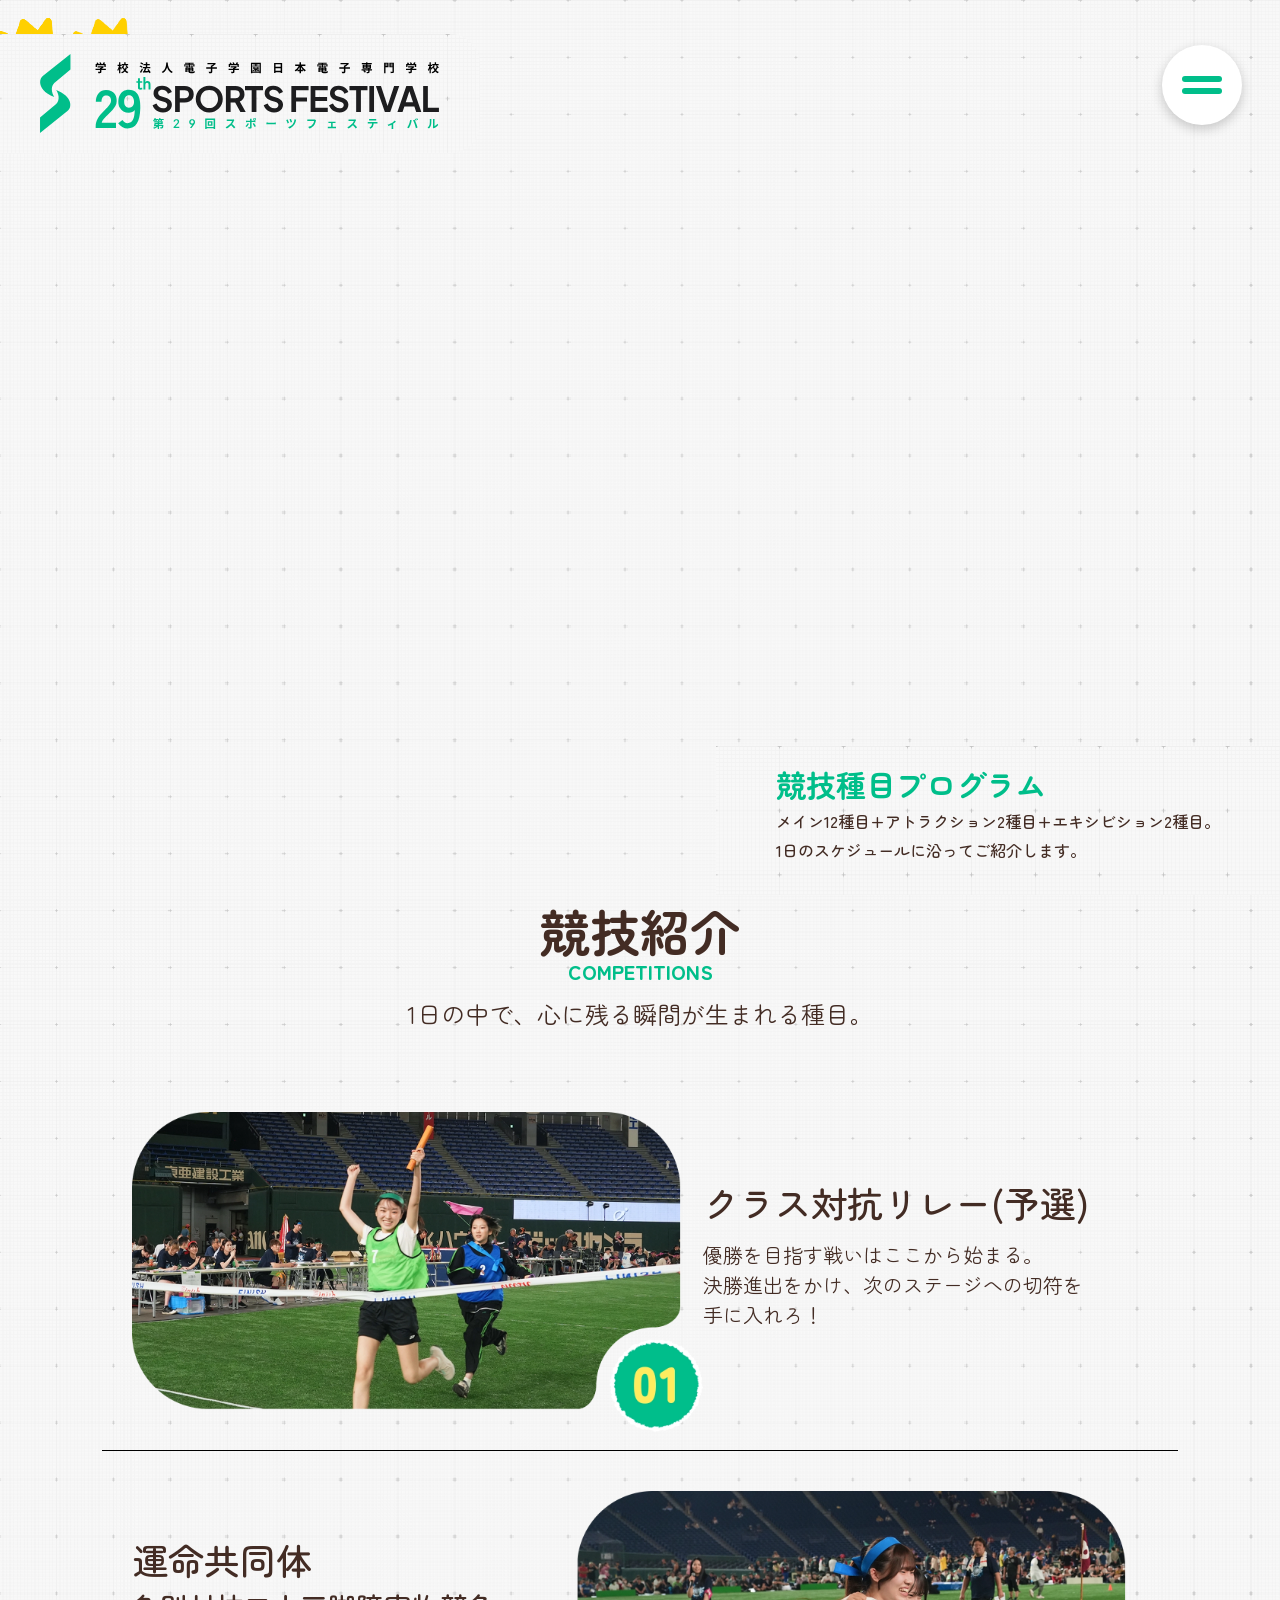
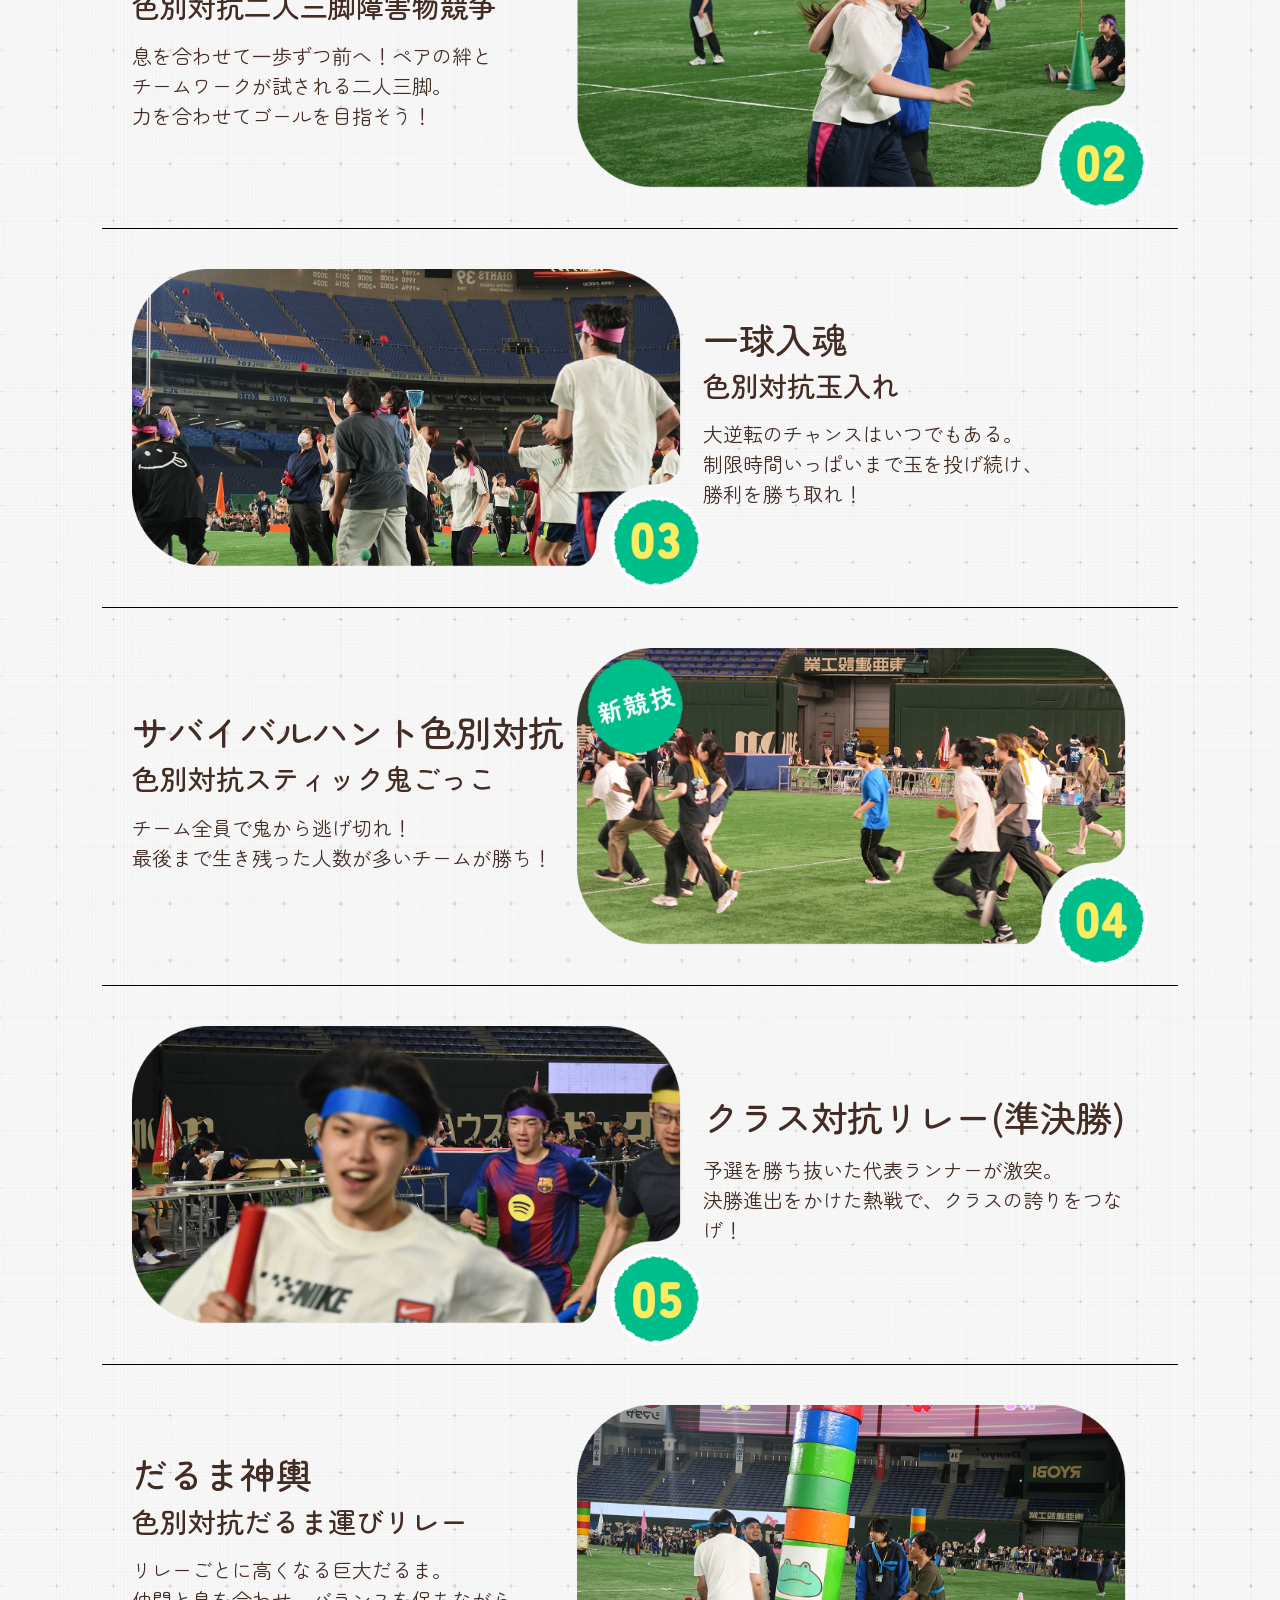
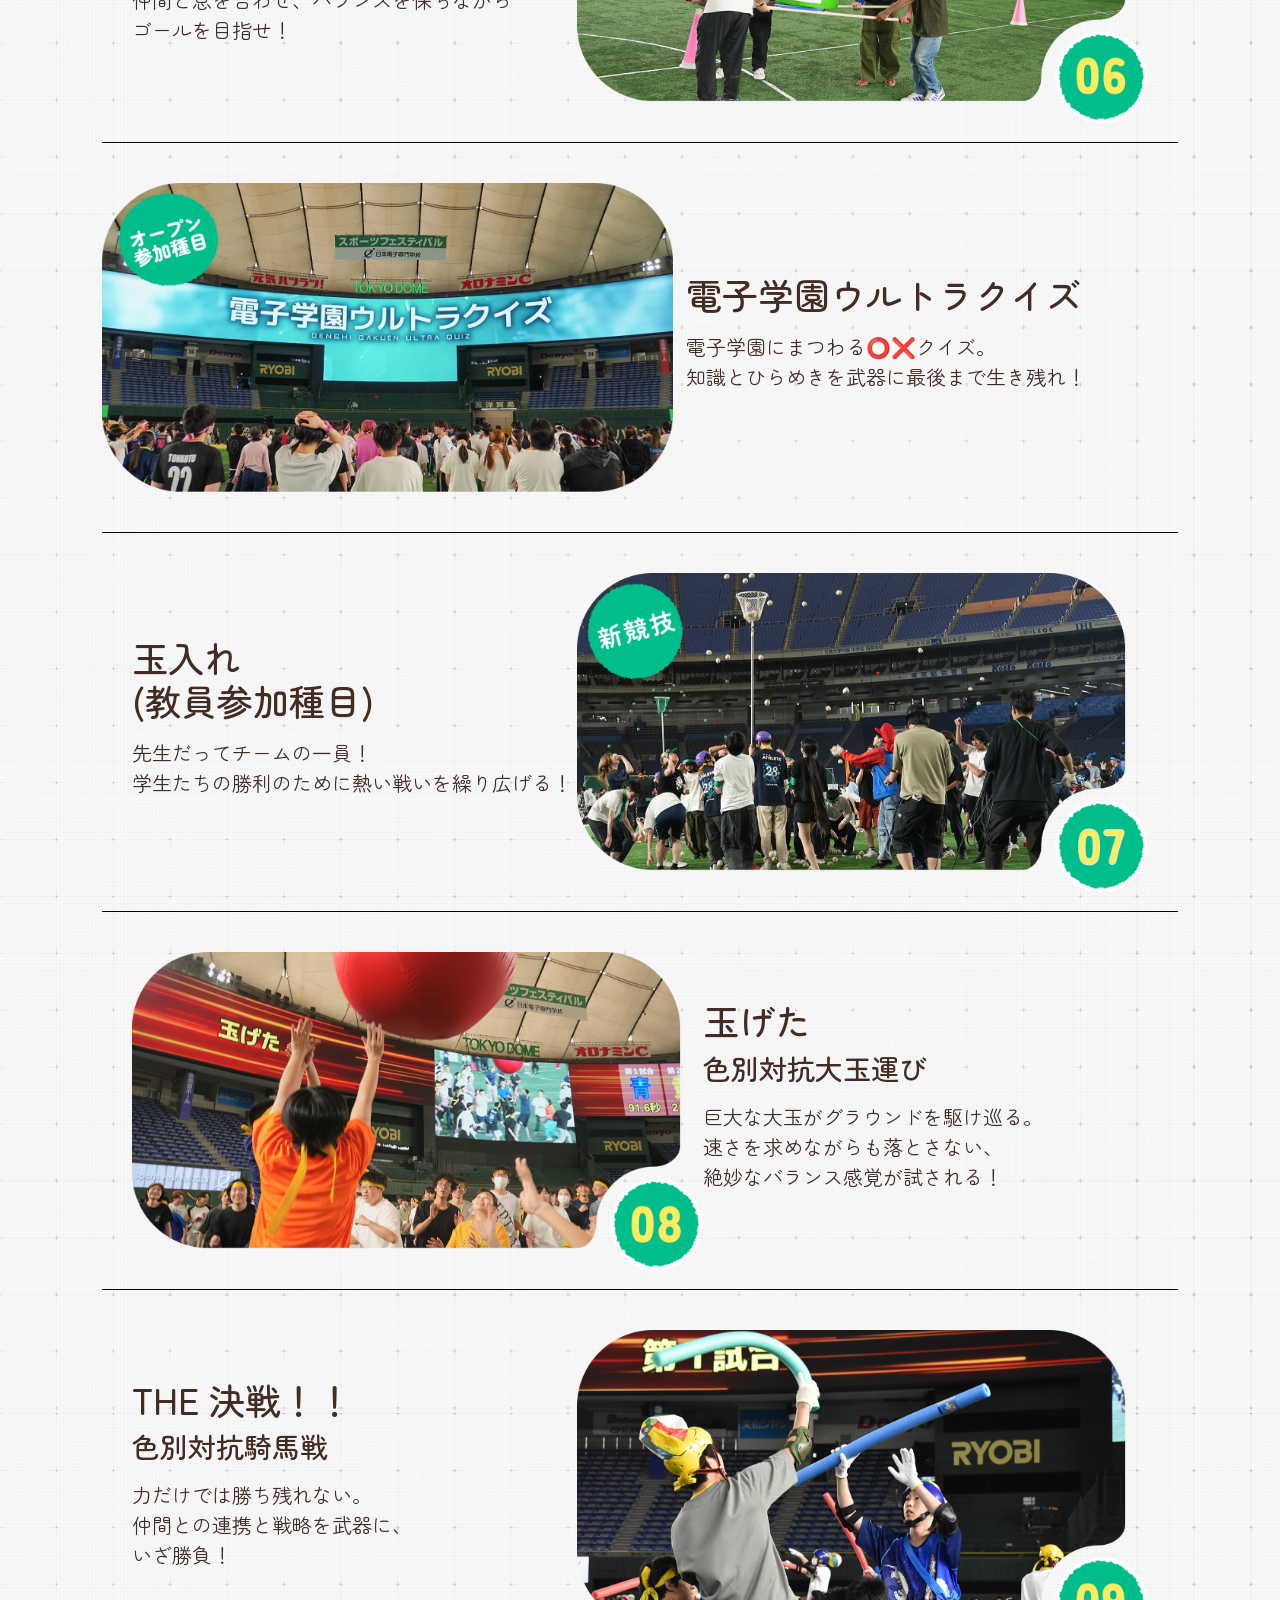
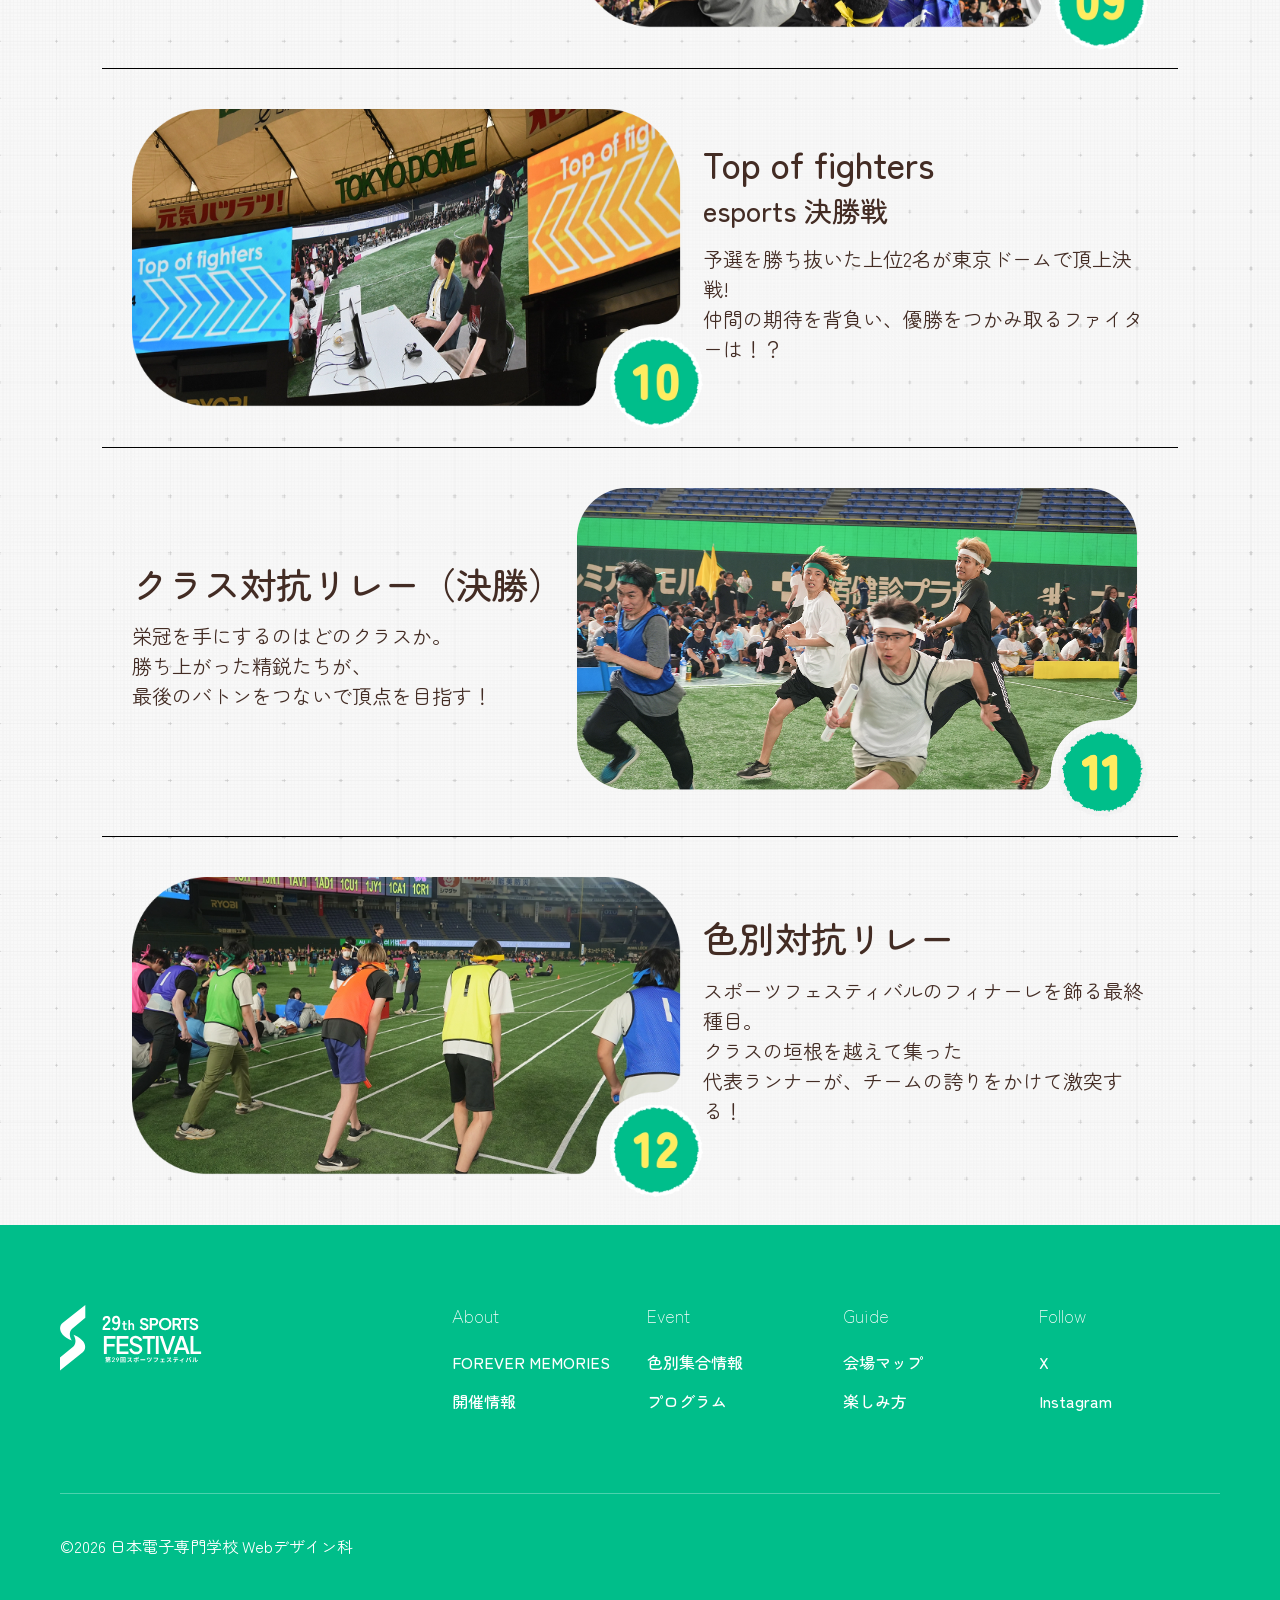
==== commit 5b4f3a74: "add crown images" ====
--- a/details/index.html
+++ b/details/index.html
@@ -121,7 +121,7 @@
                         1日の中で、心に残る瞬間が生まれる種目。
                     </p>
                 </div>
-                <ol>
+               <ol>
                     <li class="item">
                         <div class="item__img">
                             <img src="../assets/images/competitions/rire.webp" alt="選手が両手を挙げてゴールテープを切る瞬間"  class="img-fluid">
@@ -138,6 +138,9 @@
                     <li class="item">
                         <div class="item__img">
                             <img src="../assets/images/competitions/unmei.webp" alt="女子学生たちが肩を組んで走っている様子" class="img-fluid">
+                            <div class="item__img_one_crown">
+                                <img src="../assets/images/icons/blue-crown.png" alt="blue crown">
+                            </div>
                         </div>
                         <div class="item__text">
                             <div class="item__text--inner">
@@ -154,6 +157,10 @@
                     <li class="item">
                         <div class="item__img">
                             <img src="../assets/images/competitions/tamai.webp" alt="玉入れの様子" class="img-fluid">
+                            <div class="item__img_two_crown">
+                                <img src="../assets/images/icons/blue-crown.png" alt="blue crown">
+                                <img src="../assets/images/icons/gold-crown.png" alt="gold crown">
+                            </div>
                         </div>
                         <div class="item__text">
                             <div class="item__text--inner">
@@ -170,6 +177,10 @@
                     <li class="item">
                         <div class="item__img">
                             <img src="../assets/images/competitions/saba.webp" alt="大勢の学生が走る様子" class="img-fluid">
+                            <div class="item__img_two_crown">
+                                <img src="../assets/images/icons/blue-crown.png" alt="blue crown">
+                                <img src="../assets/images/icons/gold-crown.png" alt="gold crown">
+                            </div>
                         </div>
                         <div class="item__text">
                             <div class="item__text--inner">
@@ -216,6 +227,10 @@
                     <li class="item">
                         <div class="item__img">
                             <img src="../assets/images/competitions/quiz.webp" alt="種目名が映ったオーロラモニターとそれを前にする参加学生たち" class="img-fluid">
+                            <div class="item__img_two_crown">
+                                <img src="../assets/images/icons/blue-crown.png" alt="blue crown">
+                                <img src="../assets/images/icons/gold-crown.png" alt="gold crown">
+                            </div>
                         </div>
                         <div class="item__text">
                             <div class="item__text--inner">
@@ -245,6 +260,9 @@
                     <li class="item">
                         <div class="item__img">
                             <img src="../assets/images/competitions/oodama.webp" alt="赤の大玉を空中に跳ね上げる学生たち" class="img-fluid">
+                            <div class="item__img_one_crown">
+                                <img src="../assets/images/icons/blue-crown.png" alt="blue crown">
+                            </div>
                         </div>
                         <div class="item__text">
                             <div class="item__text--inner">
@@ -261,6 +279,9 @@
                     <li class="item">
                         <div class="item__img">
                             <img src="../assets/images/competitions/kiba.webp" alt="騎手同士がスティックを振りかぶっている" class="img-fluid">
+                            <div class="item__img_one_crown">
+                                <img src="../assets/images/icons/blue-crown.png" alt="blue crown">
+                            </div>
                         </div>
                         <div class="item__text">
                             <div class="item__text--inner">
@@ -308,6 +329,9 @@
                     <li class="item">
                         <div class="item__img">
                             <img src="../assets/images/competitions/irorire.webp" alt="スタートラインに並ぶ選手たち" class="img-fluid">
+                            <div class="item__img_one_crown">
+                                <img src="../assets/images/icons/blue-crown.png" alt="blue crown">
+                            </div>
                         </div>
                         <div class="item__text">
                             <div class="item__text--inner">
@@ -338,6 +362,7 @@
                                 <p>1塁ベースから3塁ベースまで、<br>
                                    約55mの距離のタイムを測定できます。<br class="pc-br">あの有名選手たちと同じ場所を体験しよう！
                                 </p>
+                                 <p class="item__text_time"><span>最高記録</span>：xx.xx （クラス、名前、色）</p>
                             </div>
                         </div>
                     </li>
@@ -352,6 +377,7 @@
                                 <p>
                                     ホームベース前に設置されたスピードガンに向かってボールを投げ、投球速度を測定できます。東京ドームのグラウンドに立ち、マウンドからボールを投げる。そんな特別な体験が待っている！
                                 </p>
+                                 <p class="item__text_time"><span>最高記録</span>：xx.xx （クラス、名前、色）</p>
                             </div>
                         </div>
                     </li>
@@ -391,6 +417,9 @@
                                         仲間と知恵を出し合いながらドームを巡る。<br>
                                         ここでしか味わえない謎解きチャレンジ！
                                     </p>
+                                     <h4 class="item__text_small">最速クリア記録</h4>
+                                    <p><span class="item__text_small_time">午前の部</span>：xx.xx （クラス、名前、色）</p>
+                                    <p><span class="item__text_small_time">午後の部</span>：xx.xx （クラス、名前、色）</p>
                                 </div>
                             </div>
                         </li>
--- a/assets/css/details.css
+++ b/assets/css/details.css
@@ -282,6 +282,19 @@
     font-size: 36px;
     margin: 0 0 16px;
 }
+.item__text_small {
+    font-size: 32px !important;
+    margin-top: 4rem !important;
+}
+.item__text_time{
+    margin-top: 2.2rem;
+}
+.item__text_time span{
+    font-weight: 600;
+}
+.item__text_small_time{
+    font-weight: 600;
+}
 .item__text h4 .name {
     font-size: 28px;
 }
@@ -596,6 +609,26 @@
     opacity: 0.8;
 }
 
+/*after the festival is finished*/
+.item__img_one_crown img{
+    width: 105px;
+    position: absolute;
+    top: 0px;
+    left: -20px;
+}
+.item__img_two_crown{
+    display: flex;
+}
+.item__img_two_crown img{
+    width: 105px;
+    position: absolute;
+    top: 0;
+    left: -20px;
+}
+.item__img_two_crown img:last-child{
+    left: 55px;
+}
+
 /* MOBILE */
 @media screen and (max-width: 998px) {
      h3 {
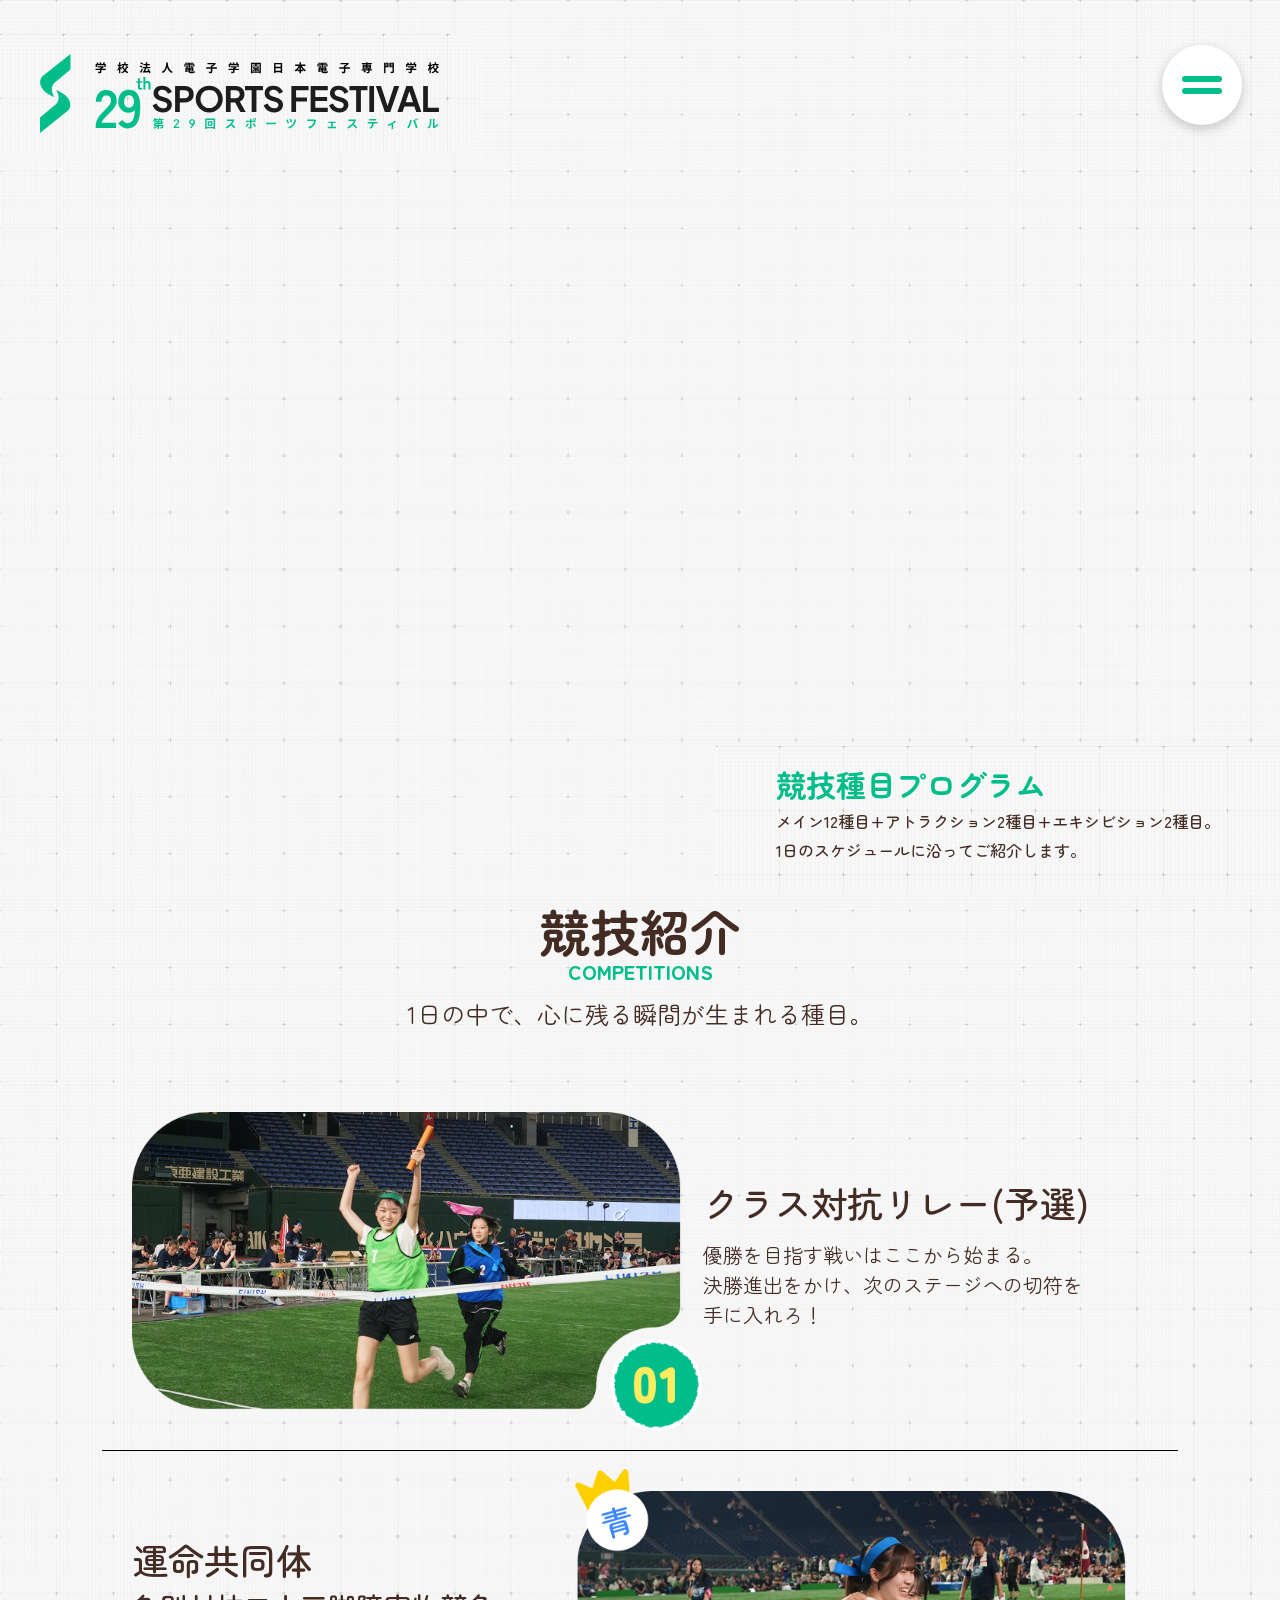
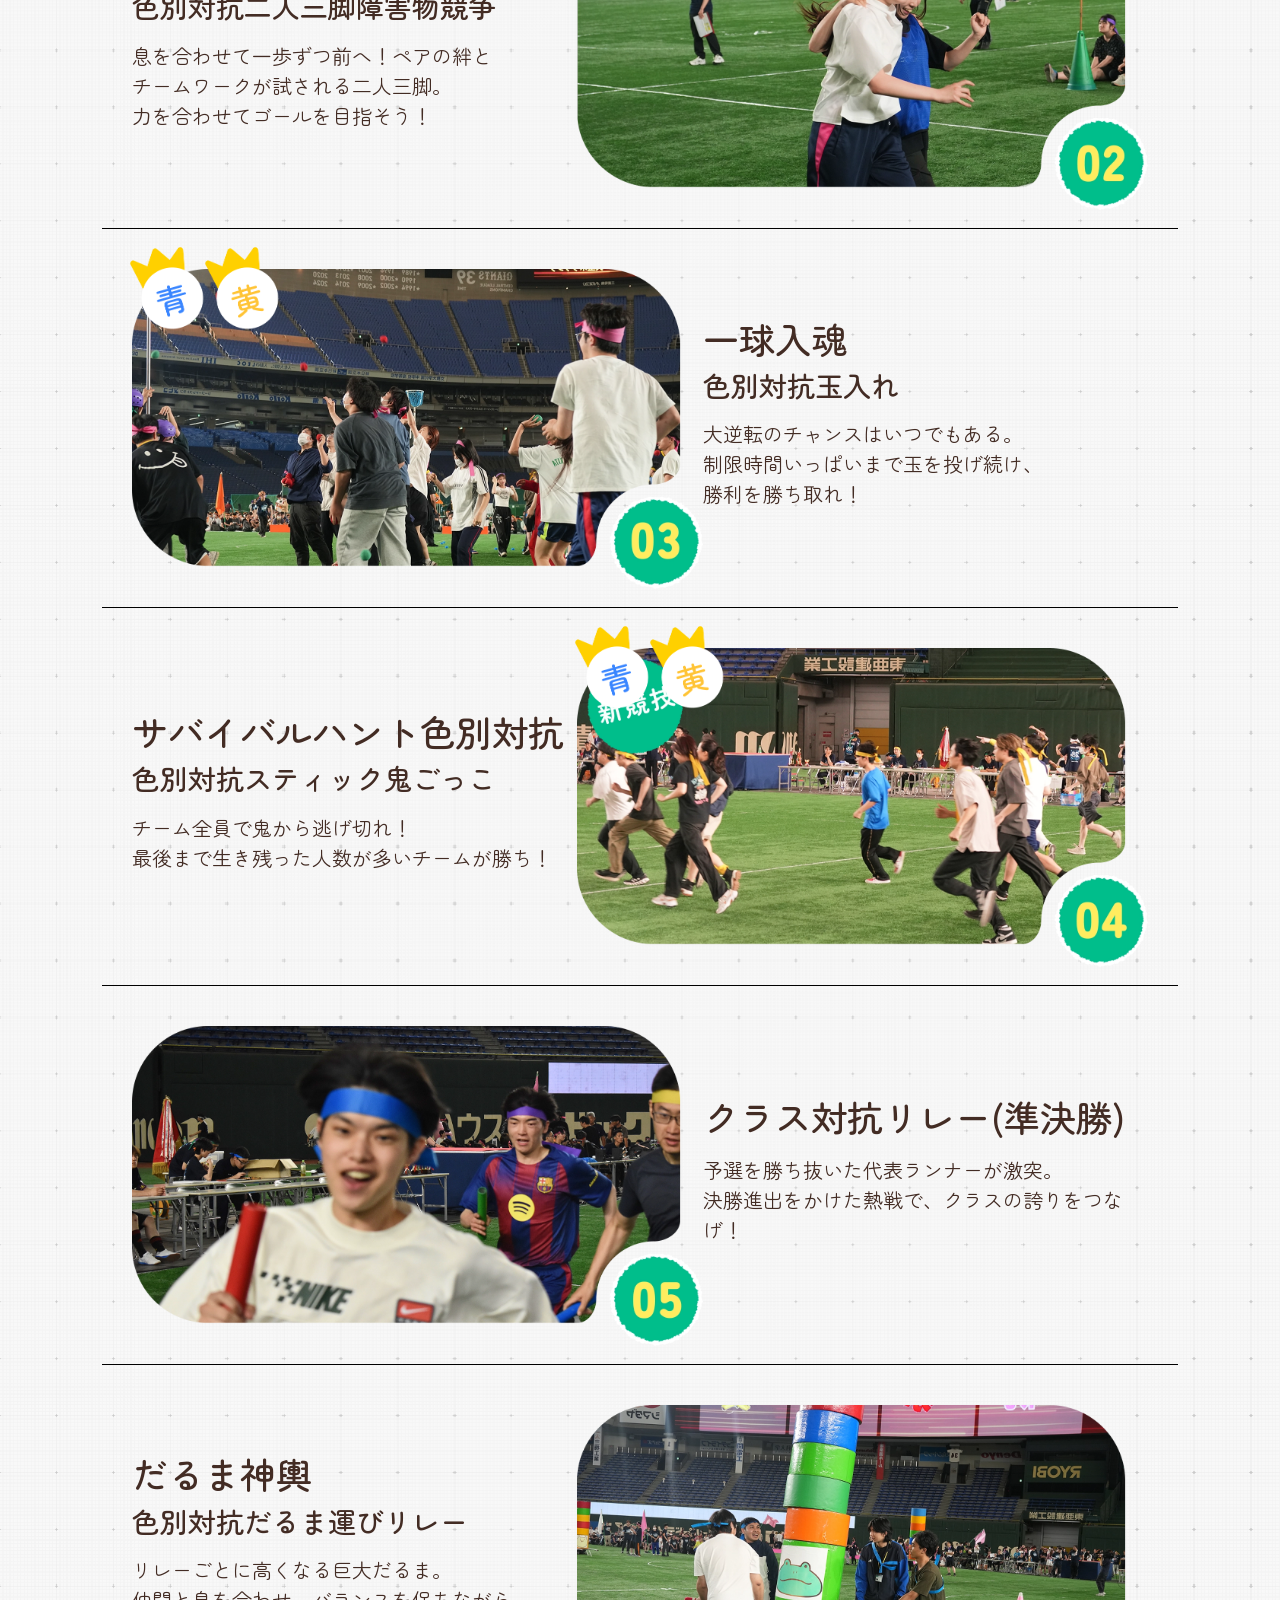
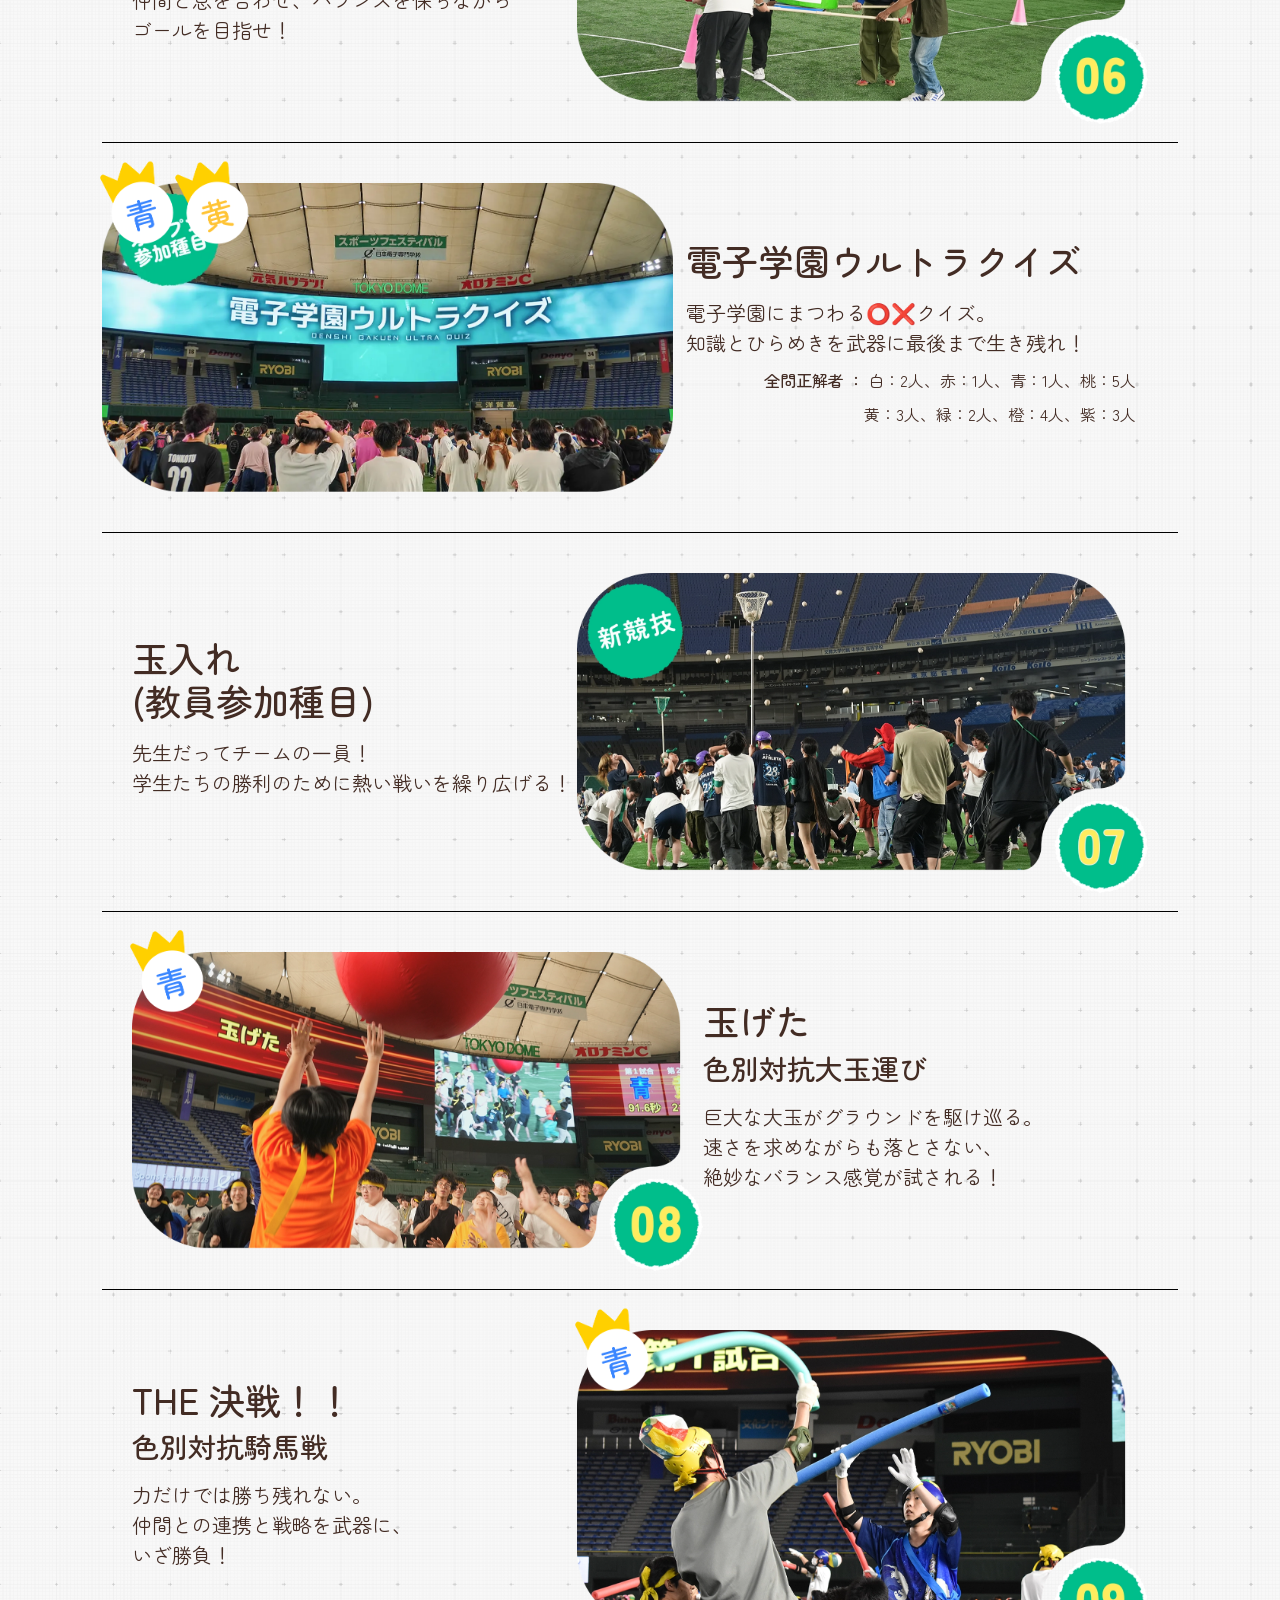
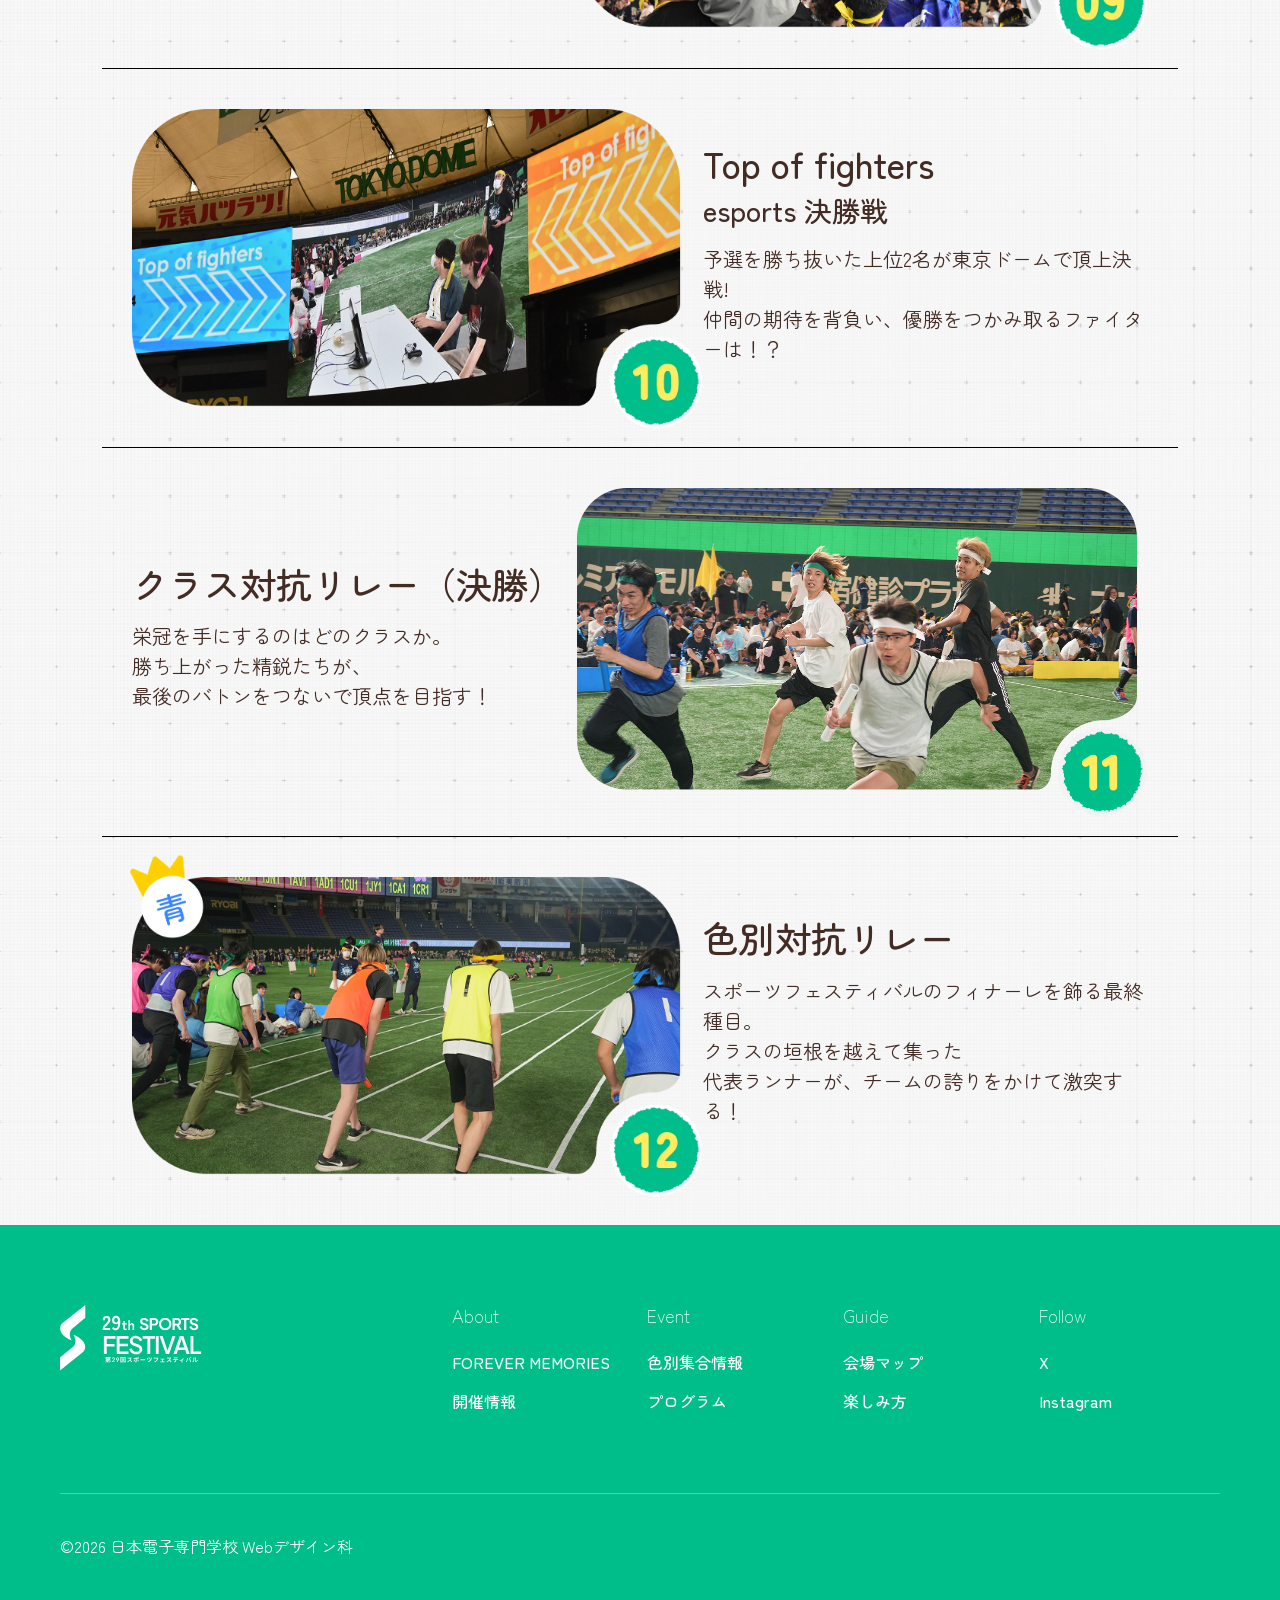
==== commit f233b757: "slide show completed" ====
--- a/details/index.html
+++ b/details/index.html
@@ -239,6 +239,12 @@
                                     電子学園にまつわる⭕️❌クイズ。<br>
                                     知識とひらめきを武器に最後まで生き残れ！
                                 </p>
+                                <p class="quiz"> <span class="quiz_title">全問正解者 ：</span>
+                                    白：2人、赤：1人、青：1人、桃：5人
+                                </p>
+                                <p class="quiz__bottom">
+                                      黄：3人、緑：2人、橙：4人、紫：3人
+                                </p>
                             </div>
                         </div>
                     </li>
--- a/assets/css/details.css
+++ b/assets/css/details.css
@@ -218,6 +218,17 @@
 .contents {
     display: none;
 }
+.quiz_title {
+    font-weight: 450;
+}
+.quiz {
+    font-size: 16px!important;
+    text-align: right;
+}
+.quiz__bottom {
+    font-size: 16px!important;
+    text-align: right;
+}
 .contents.active {
     display: block;
     padding: 0 8%;
@@ -262,6 +273,8 @@
     height: auto;
     padding-top: 40px;
     padding-bottom: 18px;
+    position: relative;
+    display: inline-block;
 }
 .item__img-sub{
     padding: 40px;
@@ -323,7 +336,6 @@
 }
 
 @media (600px <= width < 1200px) {
-   
     .contents h3 {
         font-size: 42px;
     }
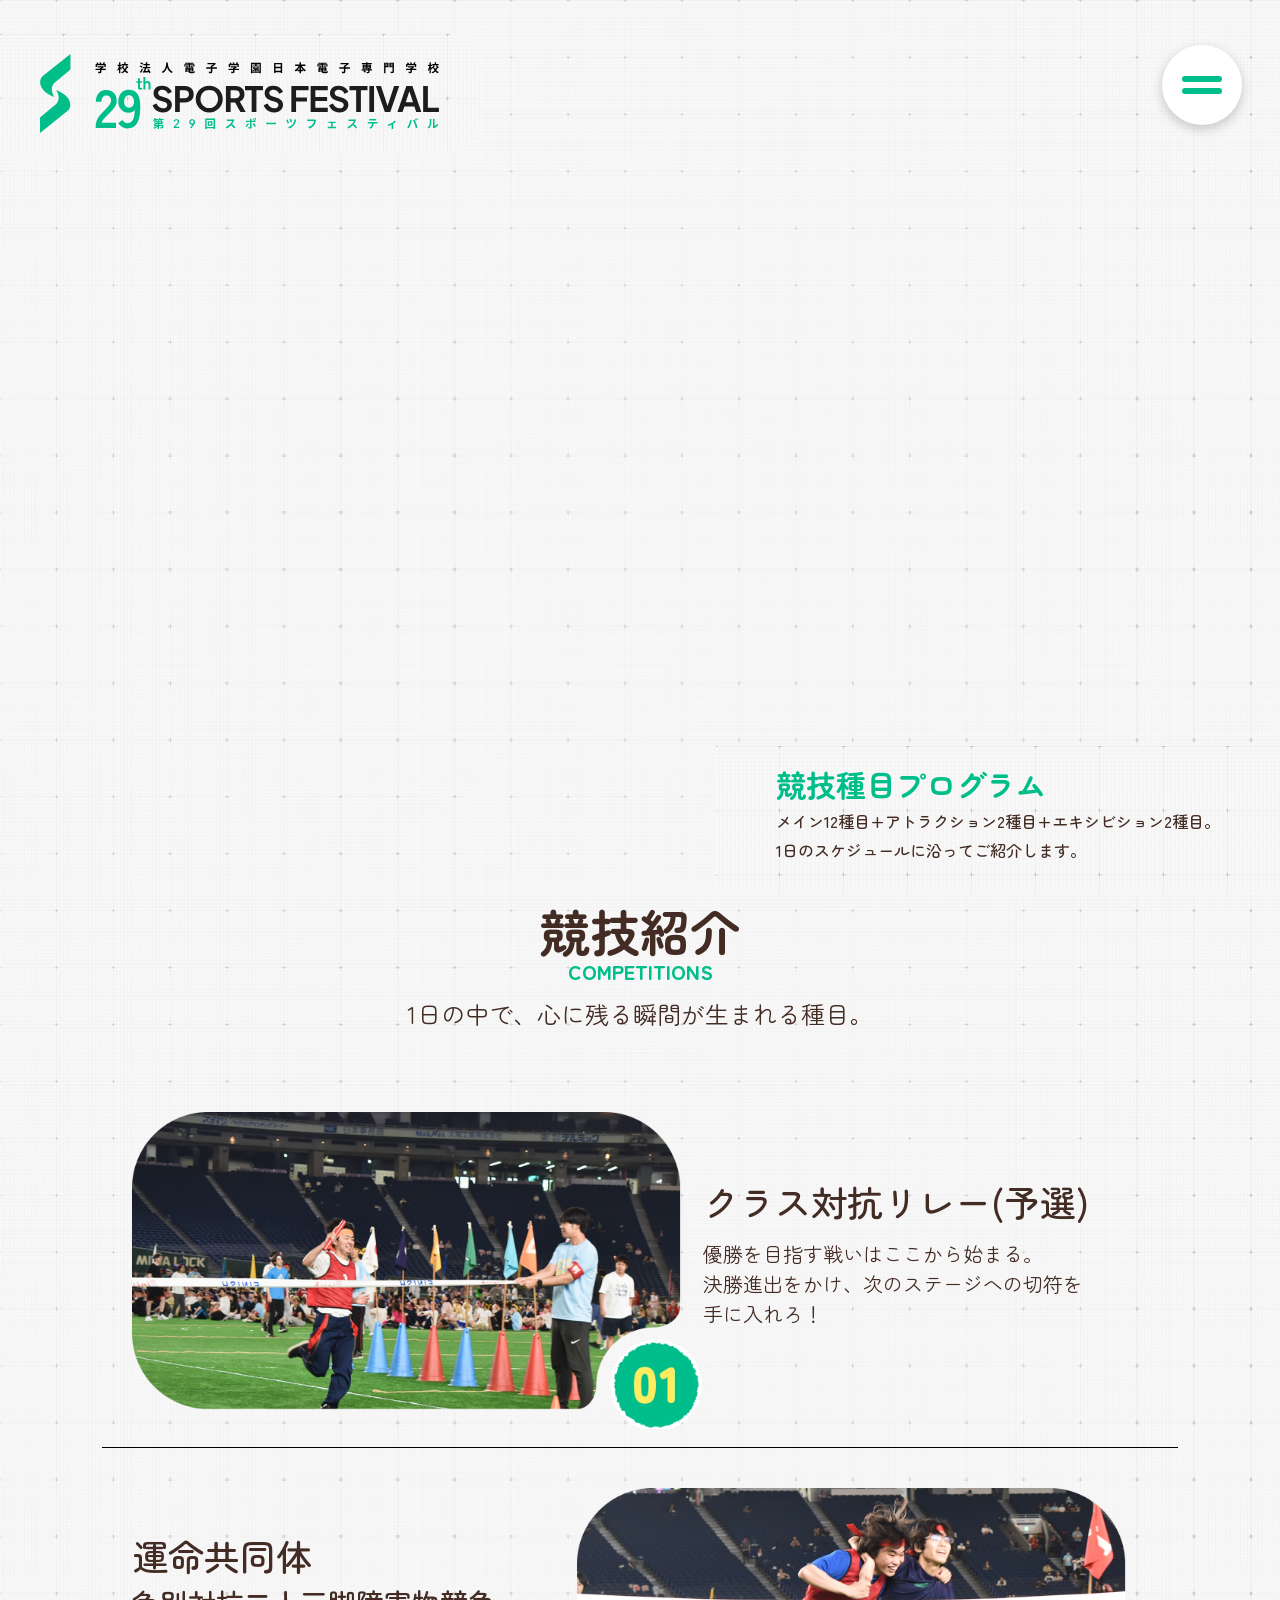
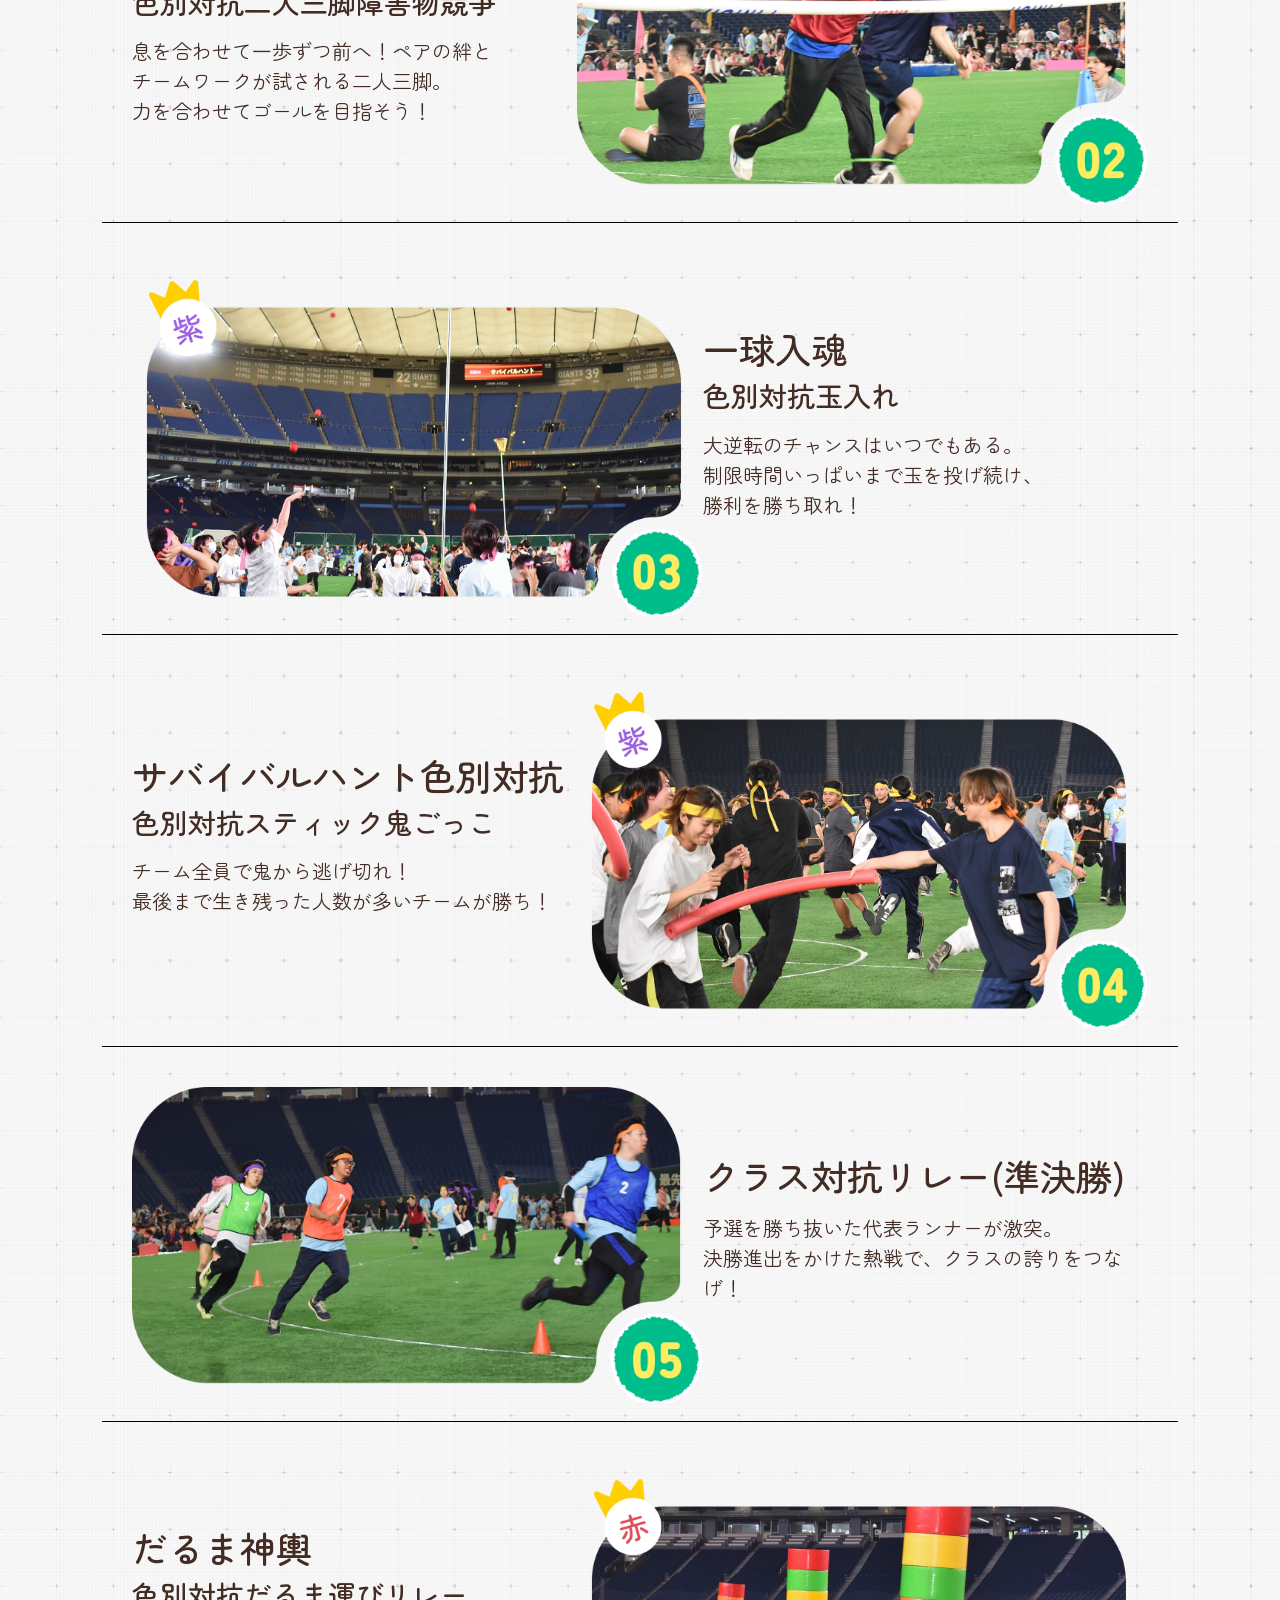
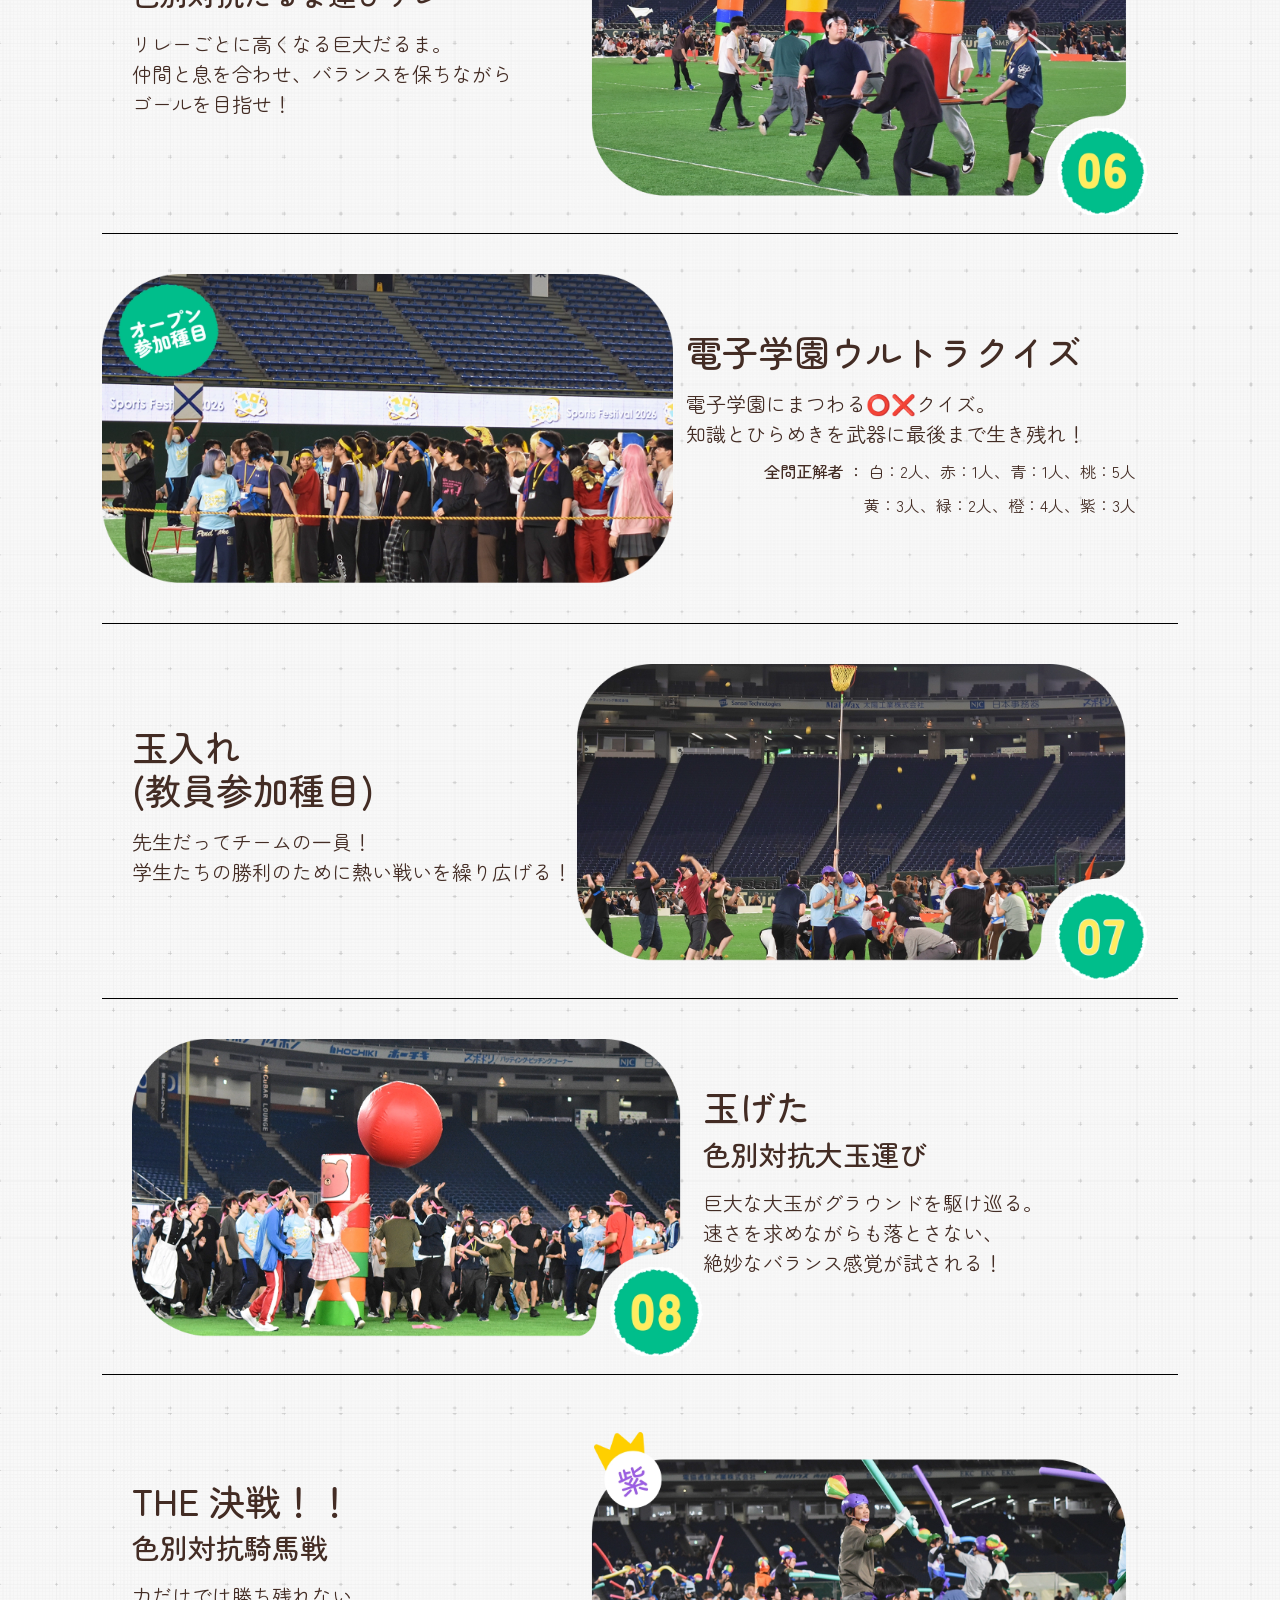
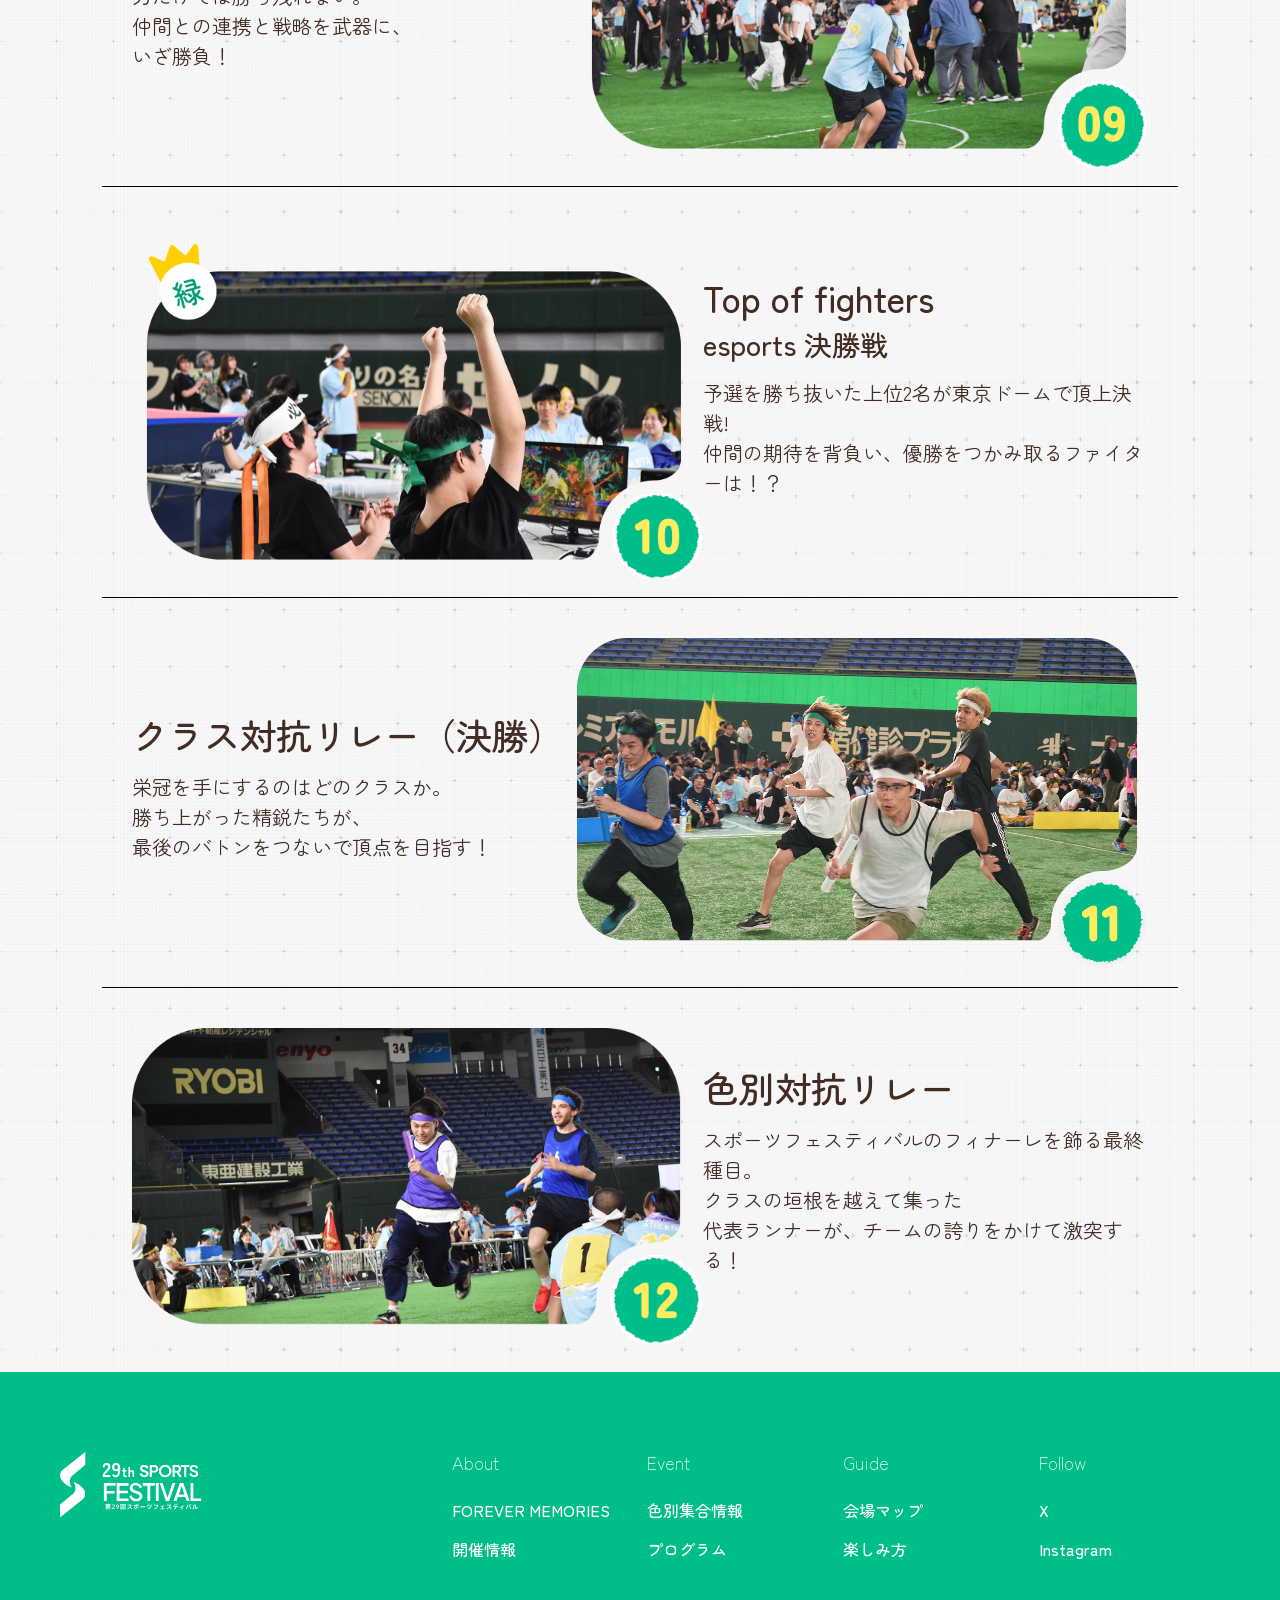
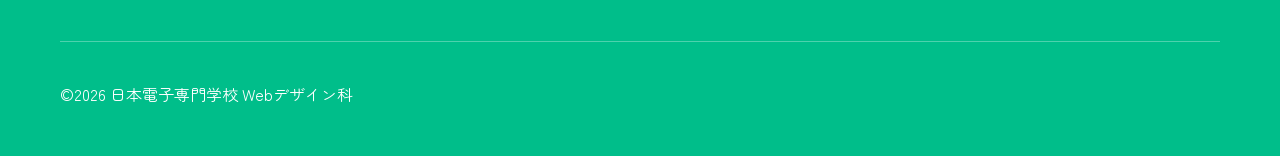
==== commit 60497211: "crown tag added" ====
--- a/details/index.html
+++ b/details/index.html
@@ -138,9 +138,9 @@
                     <li class="item">
                         <div class="item__img">
                             <img src="../assets/images/competitions/unmei.webp" alt="女子学生たちが肩を組んで走っている様子" class="img-fluid">
-                            <div class="item__img_one_crown">
-                                <img src="../assets/images/icons/blue-crown.png" alt="blue crown">
-                            </div>
+                            <!-- <div class="item__img_one_crown">
+                                <img src="../assets/images/icons/blue-crown.png" alt="blue crown">
+                            </div> -->
                         </div>
                         <div class="item__text">
                             <div class="item__text--inner">
@@ -157,10 +157,10 @@
                     <li class="item">
                         <div class="item__img">
                             <img src="../assets/images/competitions/tamai.webp" alt="玉入れの様子" class="img-fluid">
-                            <div class="item__img_two_crown">
+                            <!-- <div class="item__img_two_crown">
                                 <img src="../assets/images/icons/blue-crown.png" alt="blue crown">
                                 <img src="../assets/images/icons/gold-crown.png" alt="gold crown">
-                            </div>
+                            </div> -->
                         </div>
                         <div class="item__text">
                             <div class="item__text--inner">
@@ -177,10 +177,10 @@
                     <li class="item">
                         <div class="item__img">
                             <img src="../assets/images/competitions/saba.webp" alt="大勢の学生が走る様子" class="img-fluid">
-                            <div class="item__img_two_crown">
+                            <!-- <div class="item__img_two_crown">
                                 <img src="../assets/images/icons/blue-crown.png" alt="blue crown">
                                 <img src="../assets/images/icons/gold-crown.png" alt="gold crown">
-                            </div>
+                            </div> -->
                         </div>
                         <div class="item__text">
                             <div class="item__text--inner">
@@ -227,10 +227,10 @@
                     <li class="item">
                         <div class="item__img">
                             <img src="../assets/images/competitions/quiz.webp" alt="種目名が映ったオーロラモニターとそれを前にする参加学生たち" class="img-fluid">
-                            <div class="item__img_two_crown">
+                            <!-- <div class="item__img_two_crown">
                                 <img src="../assets/images/icons/blue-crown.png" alt="blue crown">
                                 <img src="../assets/images/icons/gold-crown.png" alt="gold crown">
-                            </div>
+                            </div> -->
                         </div>
                         <div class="item__text">
                             <div class="item__text--inner">
@@ -266,9 +266,9 @@
                     <li class="item">
                         <div class="item__img">
                             <img src="../assets/images/competitions/oodama.webp" alt="赤の大玉を空中に跳ね上げる学生たち" class="img-fluid">
-                            <div class="item__img_one_crown">
-                                <img src="../assets/images/icons/blue-crown.png" alt="blue crown">
-                            </div>
+                            <!-- <div class="item__img_one_crown">
+                                <img src="../assets/images/icons/blue-crown.png" alt="blue crown">
+                            </div> -->
                         </div>
                         <div class="item__text">
                             <div class="item__text--inner">
@@ -285,9 +285,9 @@
                     <li class="item">
                         <div class="item__img">
                             <img src="../assets/images/competitions/kiba.webp" alt="騎手同士がスティックを振りかぶっている" class="img-fluid">
-                            <div class="item__img_one_crown">
-                                <img src="../assets/images/icons/blue-crown.png" alt="blue crown">
-                            </div>
+                            <!-- <div class="item__img_one_crown">
+                                <img src="../assets/images/icons/blue-crown.png" alt="blue crown">
+                            </div> -->
                         </div>
                         <div class="item__text">
                             <div class="item__text--inner">
@@ -335,9 +335,9 @@
                     <li class="item">
                         <div class="item__img">
                             <img src="../assets/images/competitions/irorire.webp" alt="スタートラインに並ぶ選手たち" class="img-fluid">
-                            <div class="item__img_one_crown">
-                                <img src="../assets/images/icons/blue-crown.png" alt="blue crown">
-                            </div>
+                            <!-- <div class="item__img_one_crown">
+                                <img src="../assets/images/icons/blue-crown.png" alt="blue crown">
+                            </div> -->
                         </div>
                         <div class="item__text">
                             <div class="item__text--inner">
@@ -368,8 +368,9 @@
                                 <p>1塁ベースから3塁ベースまで、<br>
                                    約55mの距離のタイムを測定できます。<br class="pc-br">あの有名選手たちと同じ場所を体験しよう！
                                 </p>
-                                 <p class="item__text_time"><span>最高記録</span>：xx.xx （クラス、名前、色）</p>
-                            </div>
+                            </div>
+                            <p><span class="item__text_small_time">男子最高記録 ：</span> <span class="item__text__small">染谷 耀太</span> <span class="item-sm">（赤、AIシステム科 1年）</span></p>
+                            <p><span class="item__text_small_time">男子最高記録 ：</span> <span class="item__text__small">小田原 美玲</span> <span class="item-sm">（白、電気工事技術科 1年）</span></p>
                         </div>
                     </li>
                     <li class="item">
@@ -383,7 +384,8 @@
                                 <p>
                                     ホームベース前に設置されたスピードガンに向かってボールを投げ、投球速度を測定できます。東京ドームのグラウンドに立ち、マウンドからボールを投げる。そんな特別な体験が待っている！
                                 </p>
-                                 <p class="item__text_time"><span>最高記録</span>：xx.xx （クラス、名前、色）</p>
+                                <p><span class="item__text_small_time">男子最高記録 ：</span> <span class="item__text__small">原田 光</span> <span class="item-sm">（紫、情報システム開発科 2年）</span></p>
+                            <p><span class="item__text_small_time">男子最高記録 ：</span> <span class="item__text__small">秋月 杏奈</span> <span class="item-sm">（紫、情報システム開発科 2年）</span></p>
                             </div>
                         </div>
                     </li>
@@ -424,8 +426,8 @@
                                         ここでしか味わえない謎解きチャレンジ！
                                     </p>
                                      <h4 class="item__text_small">最速クリア記録</h4>
-                                    <p><span class="item__text_small_time">午前の部</span>：xx.xx （クラス、名前、色）</p>
-                                    <p><span class="item__text_small_time">午後の部</span>：xx.xx （クラス、名前、色）</p>
+                                    <p><span class="item__text_small_time">午前の部 ：</span> <span class="item__text__small">飯塚 凪</span> <br>（赤、高度ゲーム制作科 1年）<br>（11分51秒）</p>
+                                    <p><span class="item__text_small_time">午後の部 ：</span> <span class="item__text__small">秋山 正樹 </span>  <br>（桃、コンピュータグラフィックス研究科 教員）<br>（4分3秒）</p>
                                 </div>
                             </div>
                         </li>
--- a/assets/css/details.css
+++ b/assets/css/details.css
@@ -308,6 +308,13 @@
 .item__text_small_time{
     font-weight: 600;
 }
+.item__text__small{
+   font-size: 26px;
+}
+.item-sm{
+    font-size: 20px;
+    float: right;
+}
 .item__text h4 .name {
     font-size: 28px;
 }
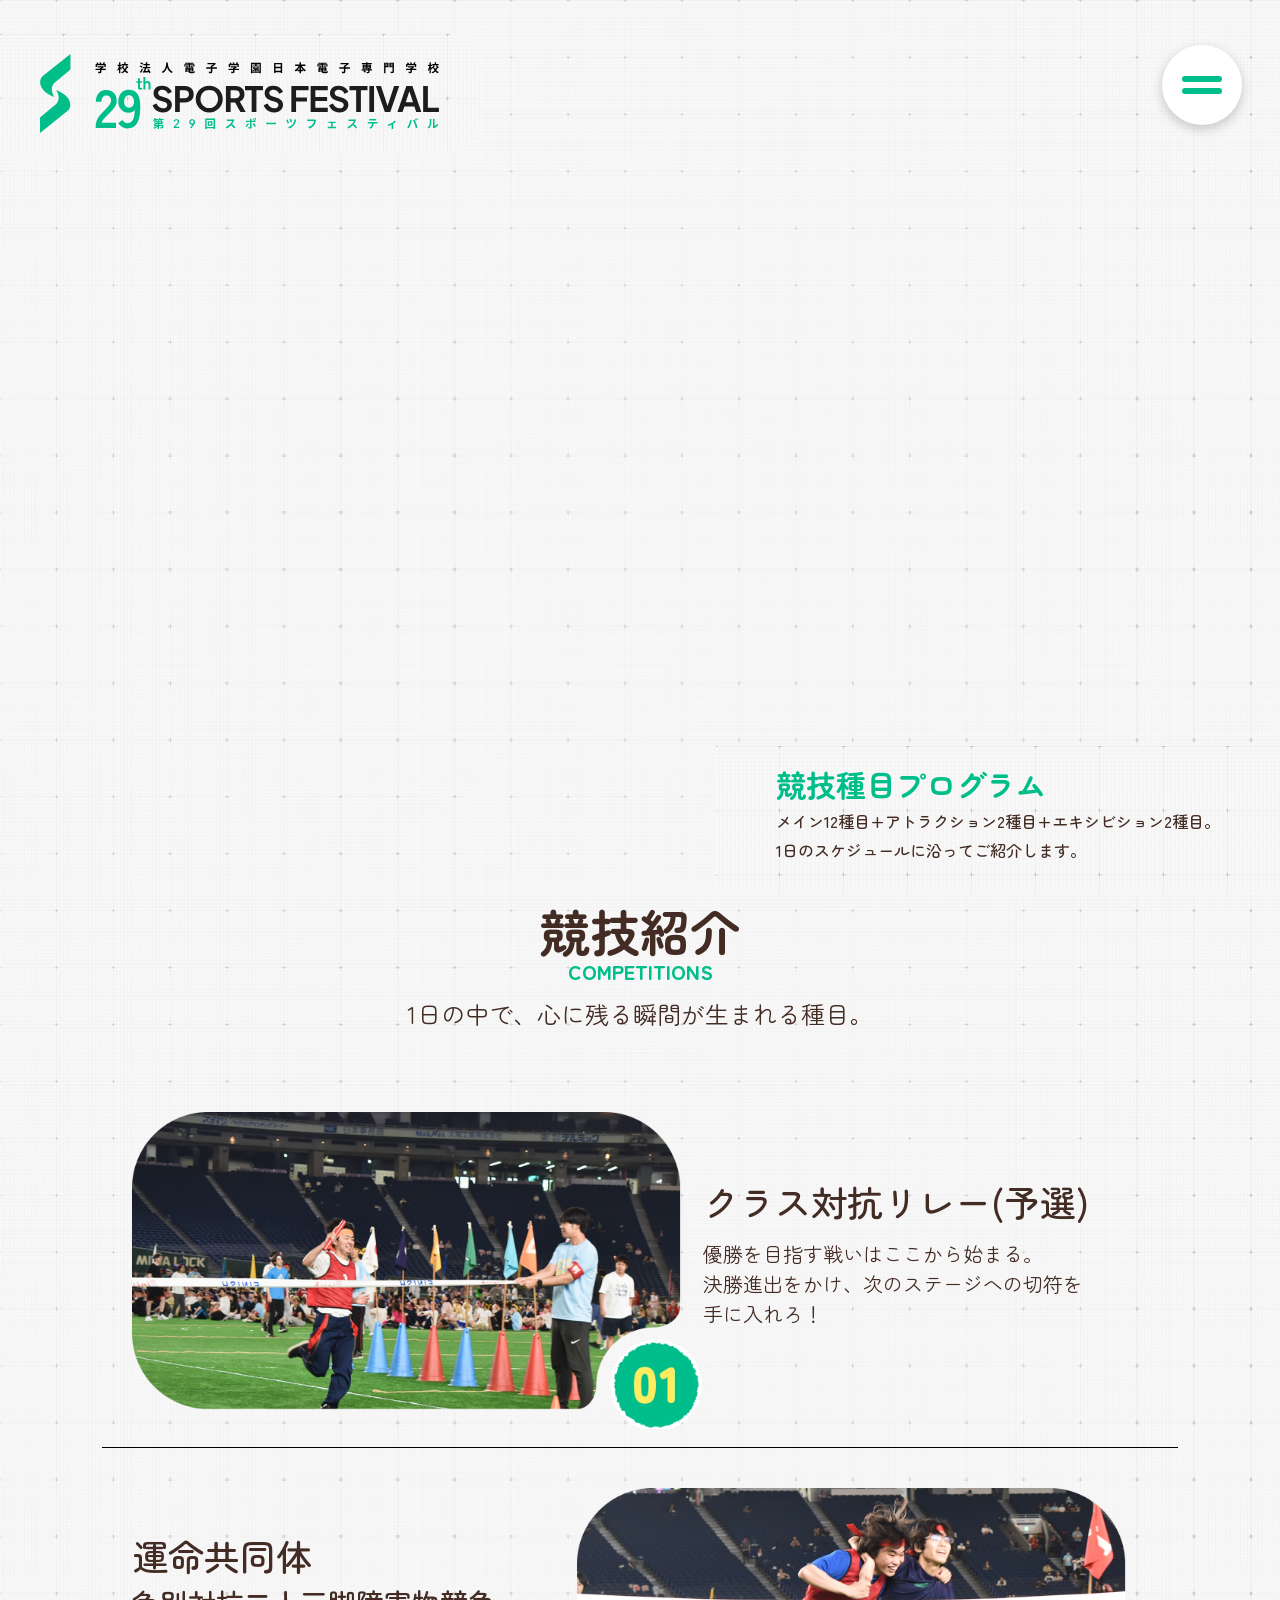
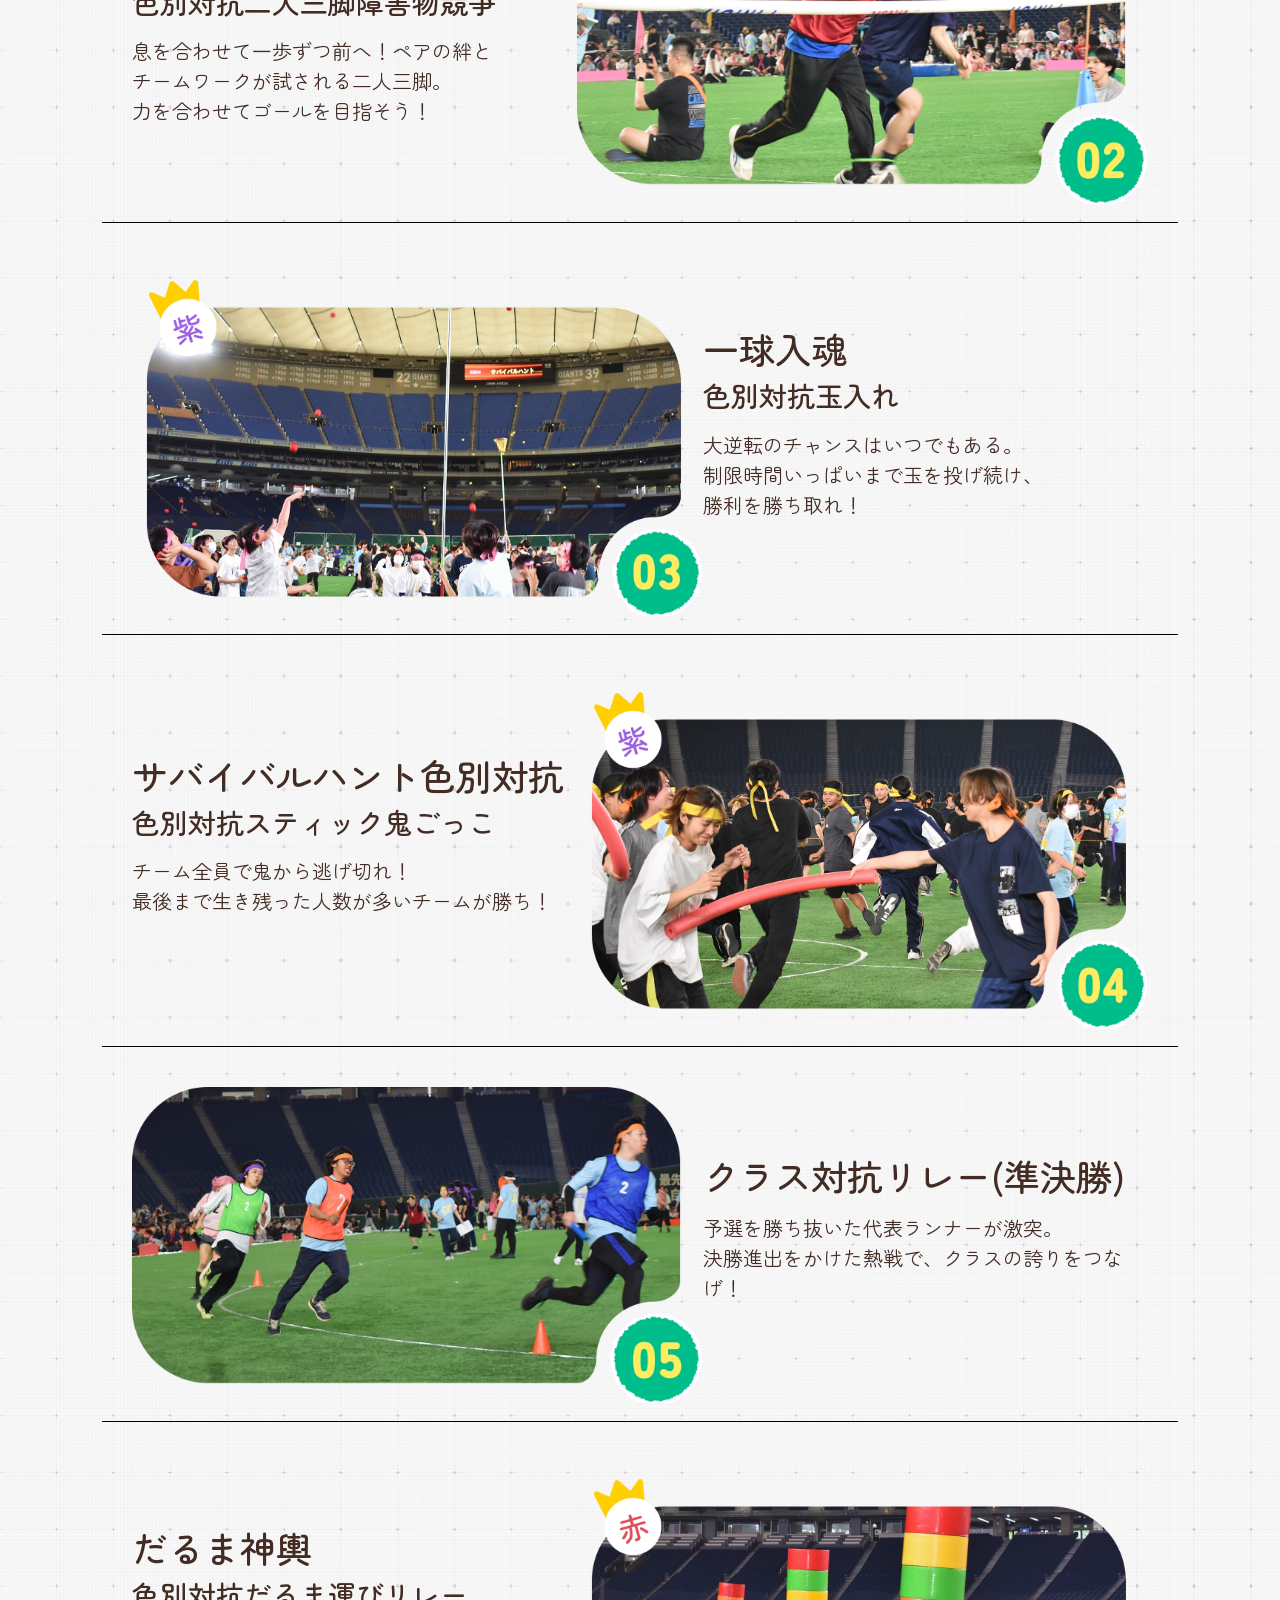
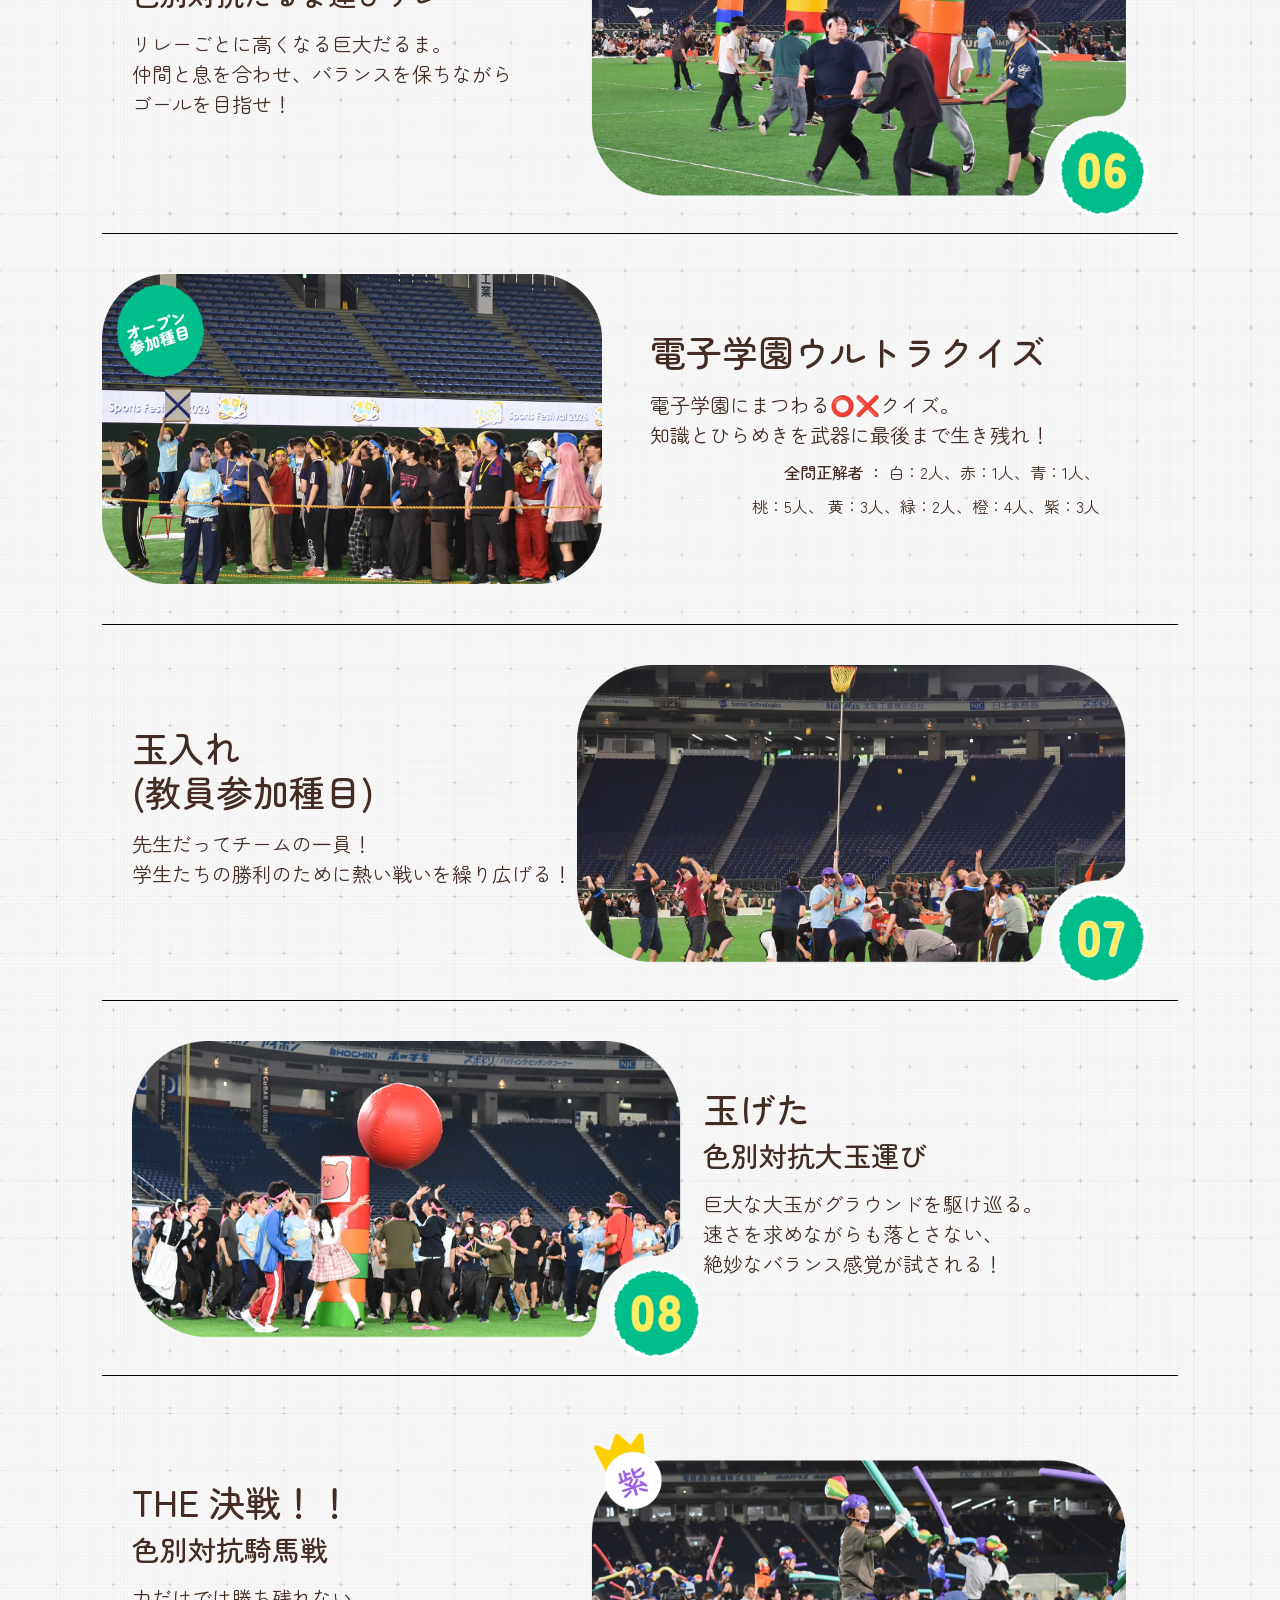
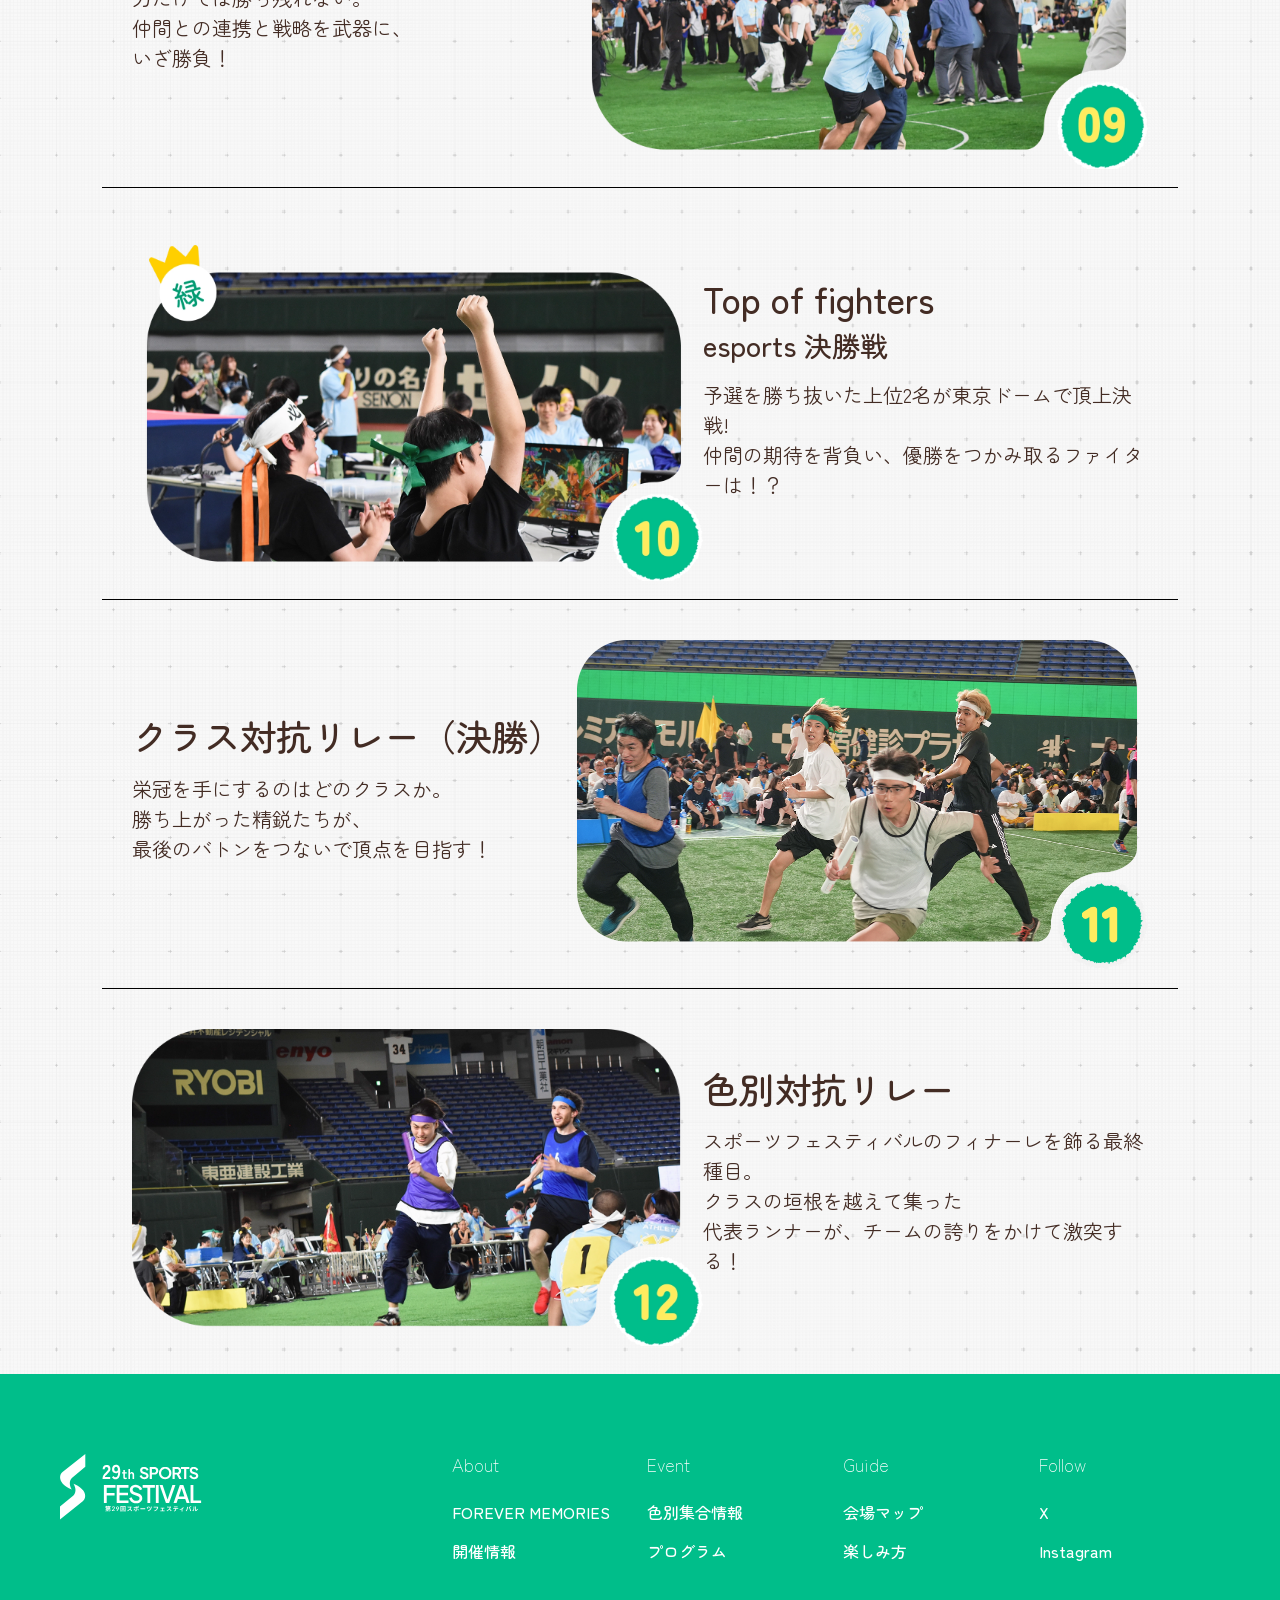
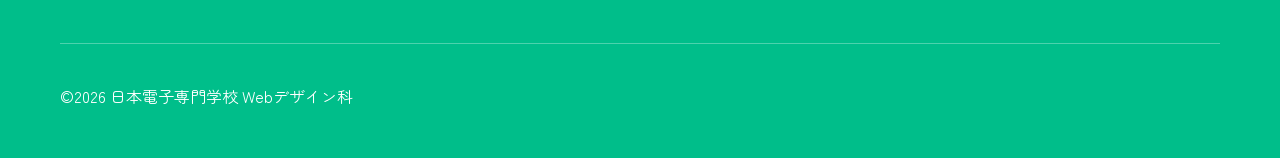
==== commit 28d3d3b2: "progam image responsive fix" ====
--- a/details/index.html
+++ b/details/index.html
@@ -226,11 +226,7 @@
                     </li>
                     <li class="item">
                         <div class="item__img">
-                            <img src="../assets/images/competitions/quiz.webp" alt="種目名が映ったオーロラモニターとそれを前にする参加学生たち" class="img-fluid">
-                            <!-- <div class="item__img_two_crown">
-                                <img src="../assets/images/icons/blue-crown.png" alt="blue crown">
-                                <img src="../assets/images/icons/gold-crown.png" alt="gold crown">
-                            </div> -->
+                            <img src="../assets/images/competitions/quiz.webp" alt="6段以上積みあがっただるまを4人で運ぶ様子" class="img-fluid" style="width: 500px; height: auto;">
                         </div>
                         <div class="item__text">
                             <div class="item__text--inner">
@@ -240,10 +236,10 @@
                                     知識とひらめきを武器に最後まで生き残れ！
                                 </p>
                                 <p class="quiz"> <span class="quiz_title">全問正解者 ：</span>
-                                    白：2人、赤：1人、青：1人、桃：5人
+                                    白：2人、赤：1人、青：1人、
                                 </p>
                                 <p class="quiz__bottom">
-                                      黄：3人、緑：2人、橙：4人、紫：3人
+                                     桃：5人、 黄：3人、緑：2人、橙：4人、紫：3人
                                 </p>
                             </div>
                         </div>
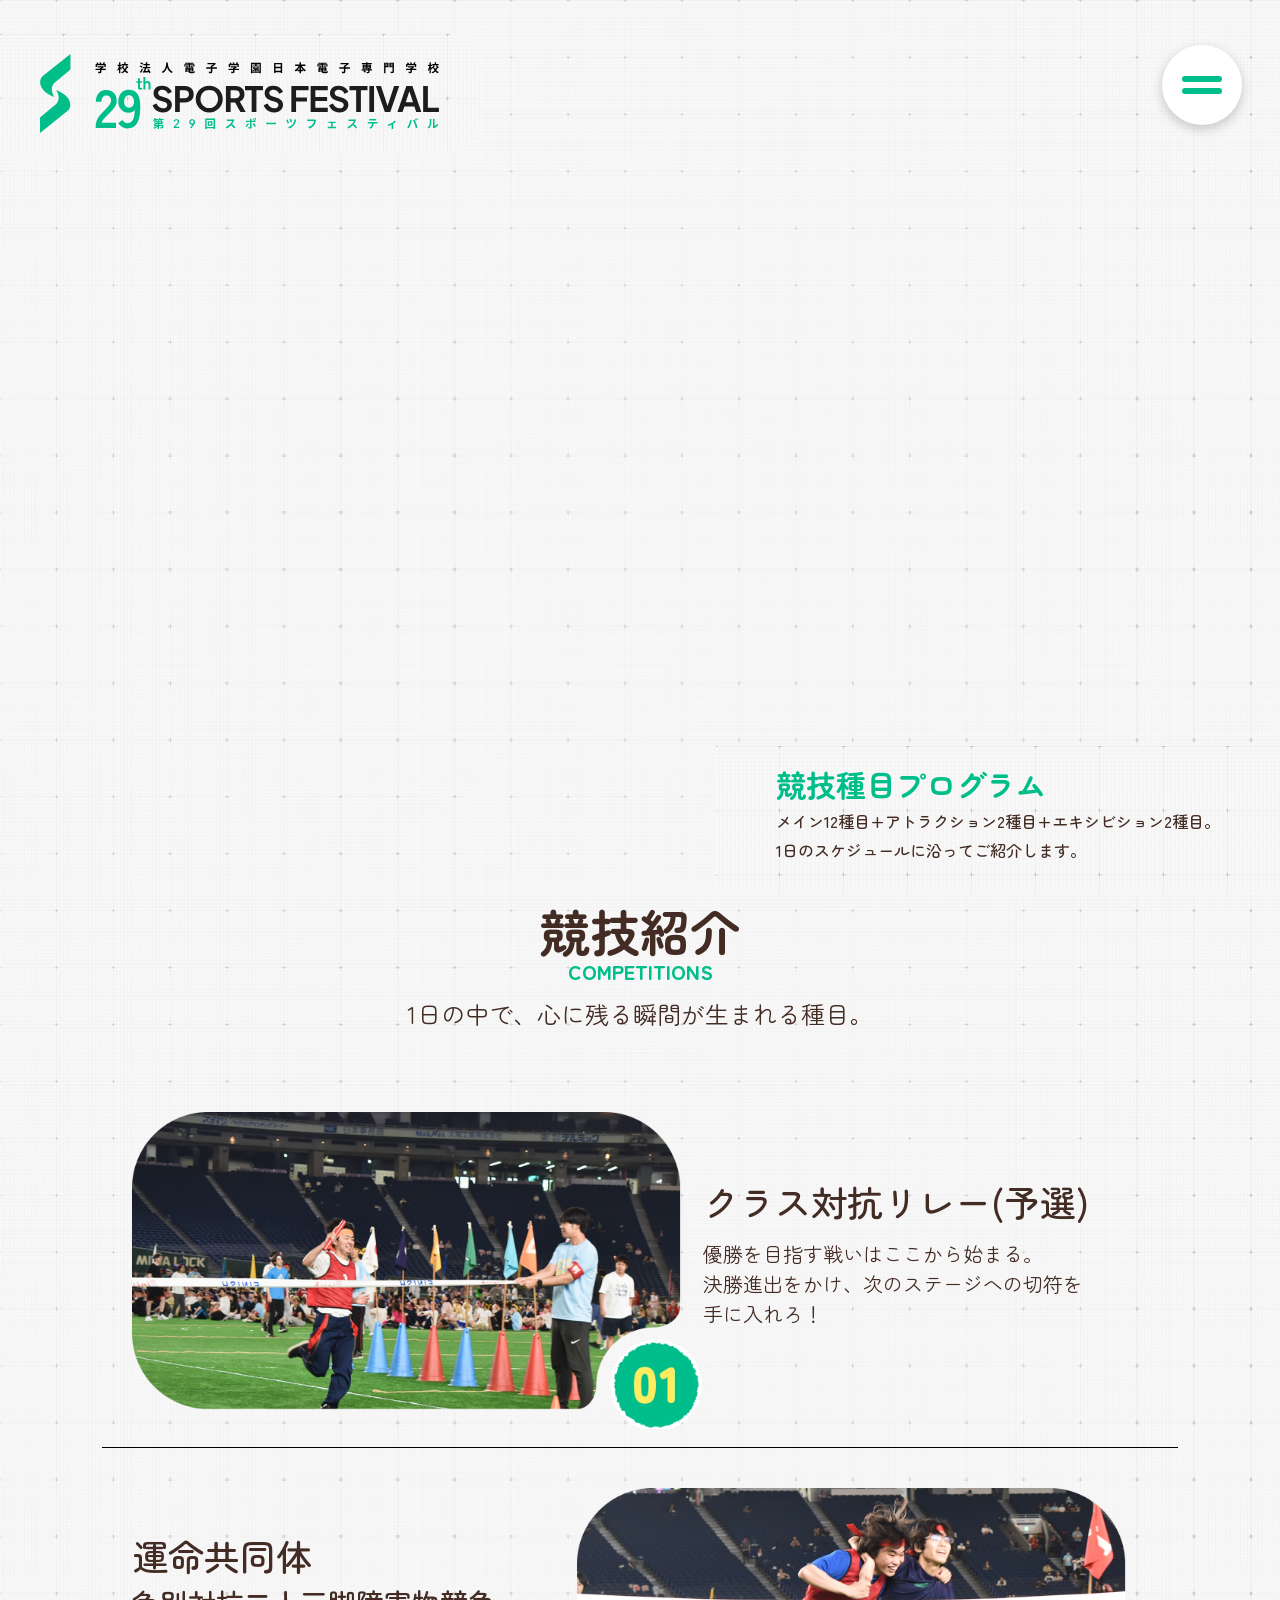
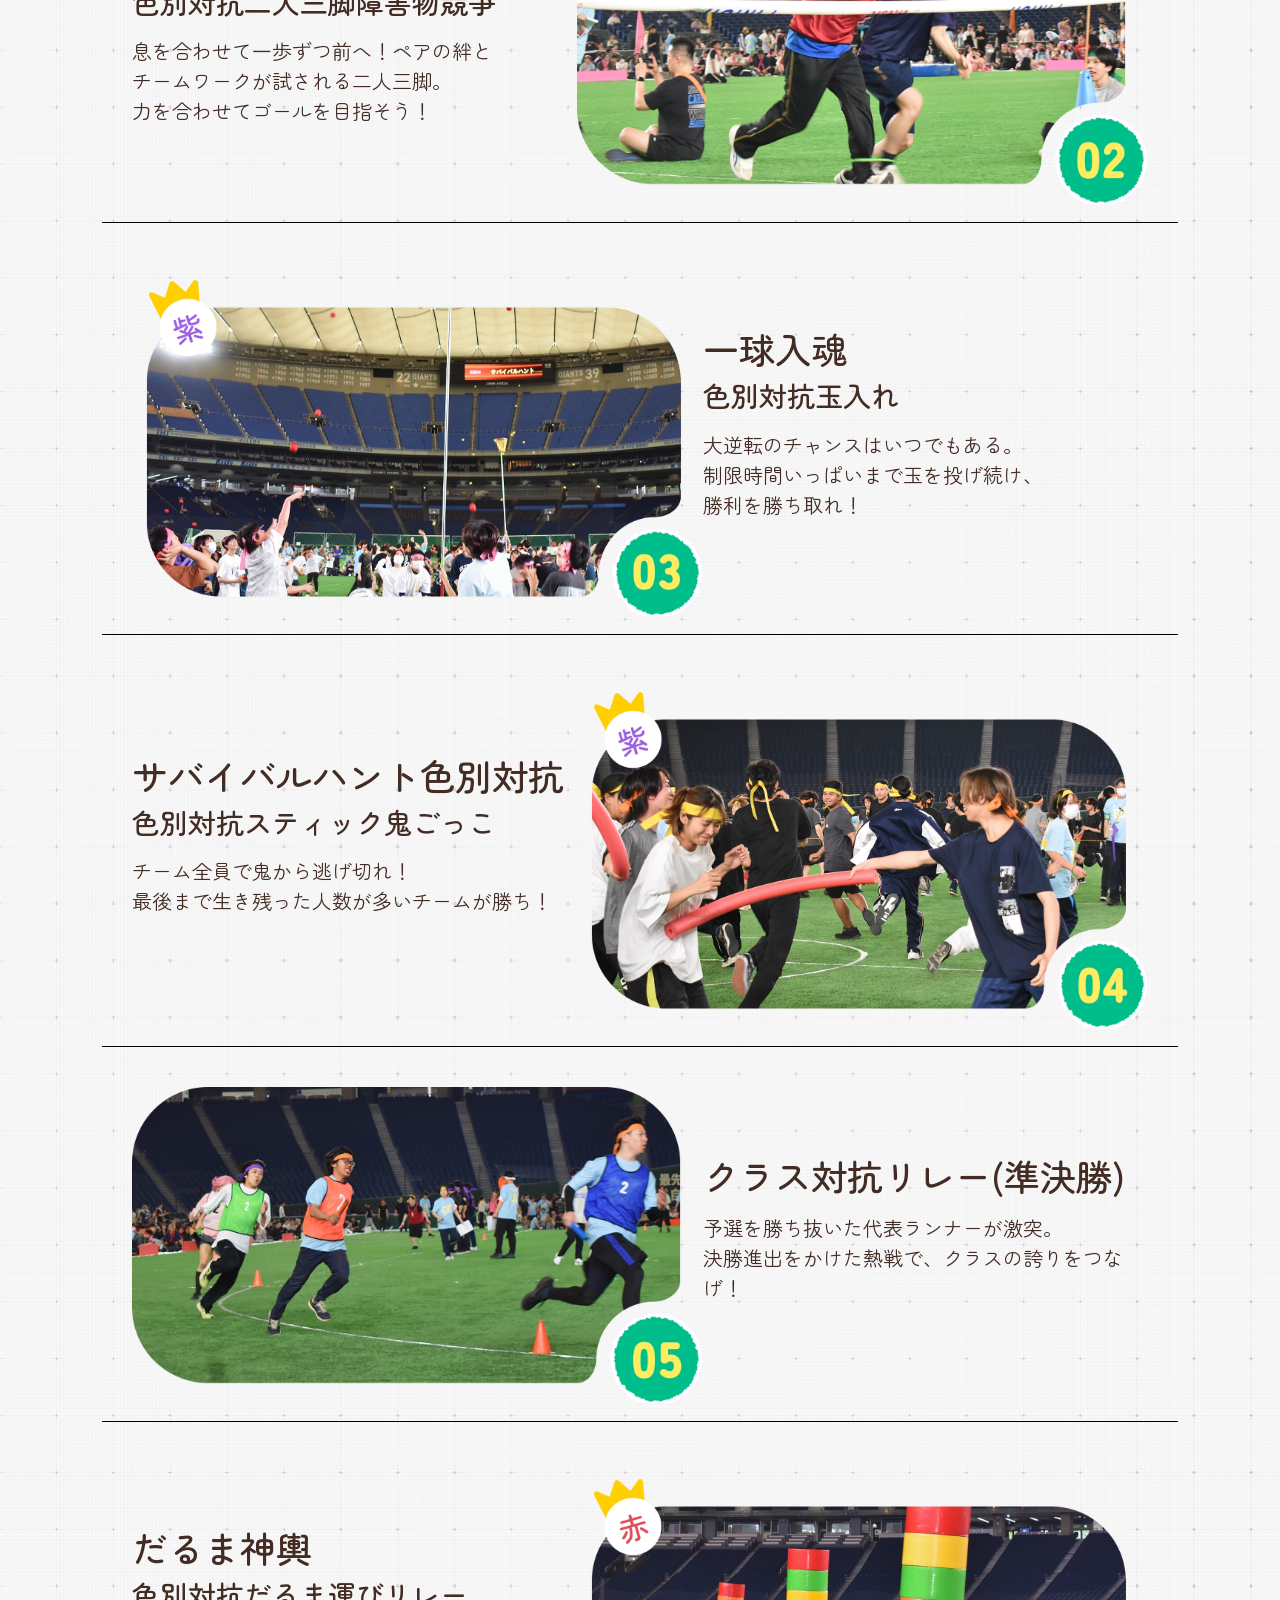
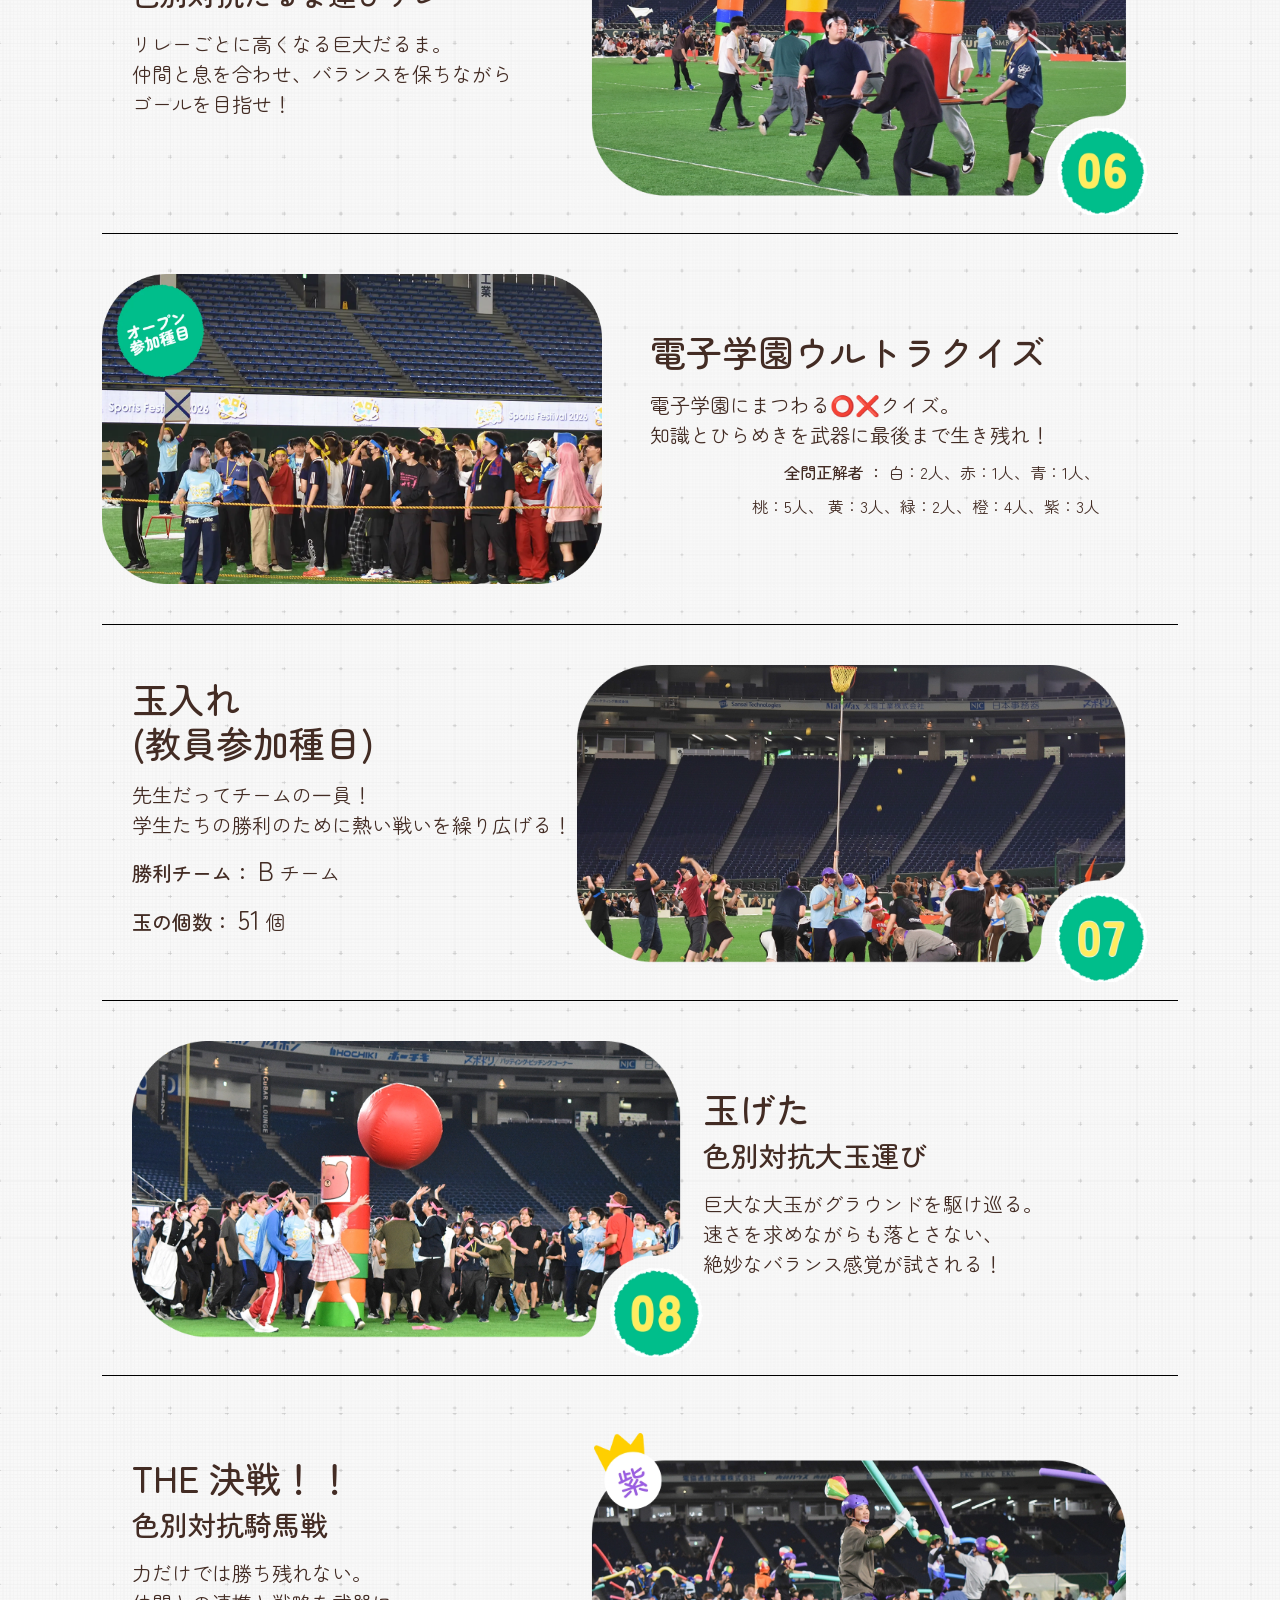
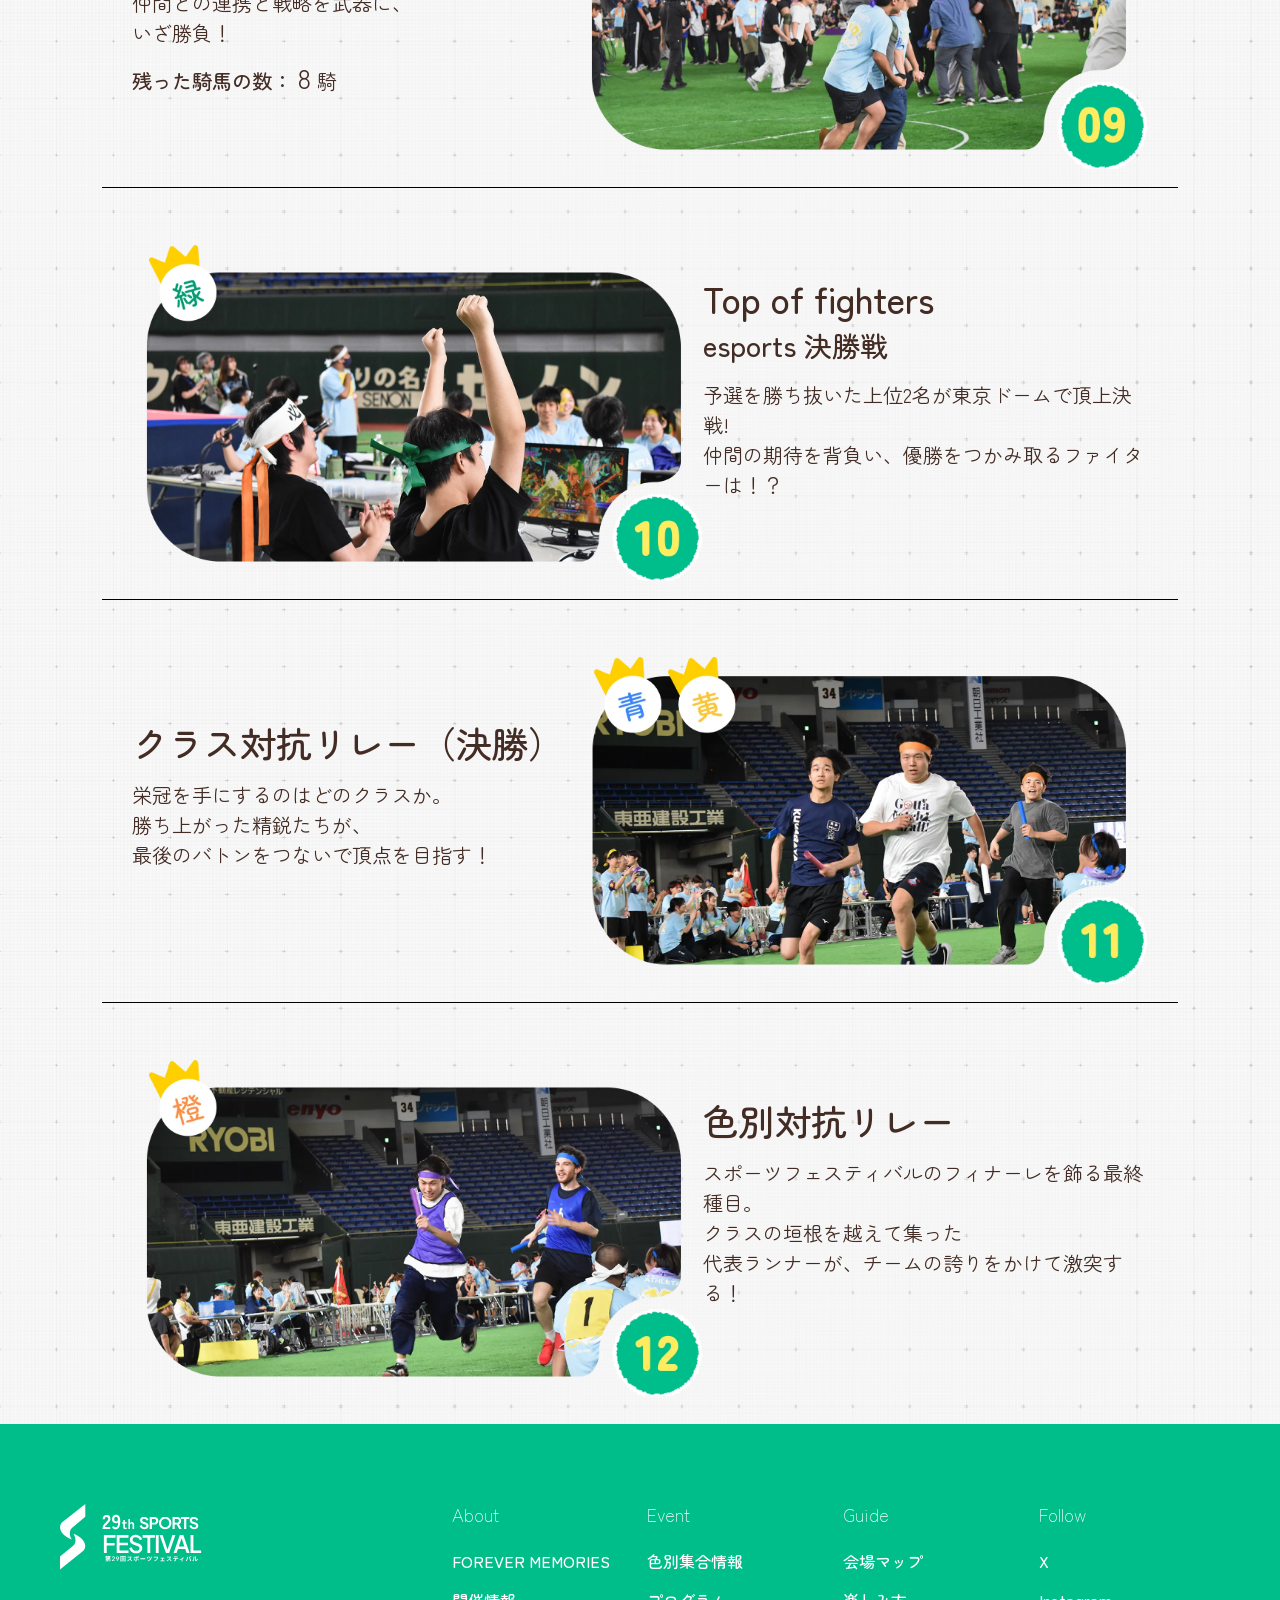
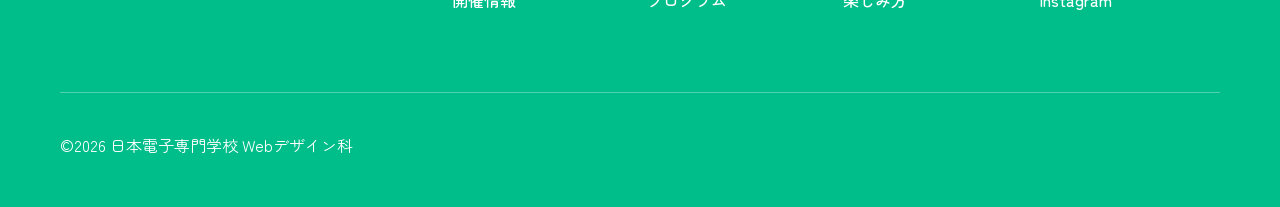
==== commit 7eb030f5: "program details fixed" ====
--- a/details/index.html
+++ b/details/index.html
@@ -256,6 +256,8 @@
                                 <p>先生だってチームの一員！<br>
                                     学生たちの勝利のために熱い戦いを繰り広げる！
                                 </p>
+                                 <p><span class="item__text_small_time">勝利チーム：</span> <span class="item__text__small">B</span> チーム</p>
+                                 <p><span class="item__text_small_time">玉の個数：</span> <span class="item__text__small">51</span> 個</p>
                             </div>
                         </div>
                     </li>
@@ -295,6 +297,7 @@
                                         力だけでは勝ち残れない。<br>
                                         仲間との連携と戦略を武器に、<br class="pc-br">いざ勝負！
                                     </p>
+                                    <p><span class="item__text_small_time">残った騎馬の数：</span> <span class="item__text__small">8</span> 騎</p>
                                 </div>
                             </div>
                         </div>
@@ -316,7 +319,7 @@
                     </li>
                     <li class="item">
                         <div class="item__img">
-                            <img src="../assets/images/competitions/rire-final.png" alt="全力で走る選手たち" class="img-fluid">
+                            <img src="../assets/images/competitions/rire-final.webp" alt="全力で走る選手たち" class="img-fluid">
                         </div>
                         <div class="item__text">
                             <div class="item__text--inner">
@@ -364,9 +367,10 @@
                                 <p>1塁ベースから3塁ベースまで、<br>
                                    約55mの距離のタイムを測定できます。<br class="pc-br">あの有名選手たちと同じ場所を体験しよう！
                                 </p>
-                            </div>
-                            <p><span class="item__text_small_time">男子最高記録 ：</span> <span class="item__text__small">染谷 耀太</span> <span class="item-sm">（赤、AIシステム科 1年）</span></p>
-                            <p><span class="item__text_small_time">男子最高記録 ：</span> <span class="item__text__small">小田原 美玲</span> <span class="item-sm">（白、電気工事技術科 1年）</span></p>
+                            
+                                <p><span class="item__text_small_time">男子最高記録 ：</span> <span class="item__text__small">染谷 耀太</span> <span class="item-sm">（赤、AIシステム科 1年）</span></p>
+                                <p><span class="item__text_small_time">女子最高記録 ：</span> <span class="item__text__small">小田原 美玲</span> <span class="item-sm">（白、電気工事技術科 1年）</span></p>
+                            </div>
                         </div>
                     </li>
                     <li class="item">
@@ -381,7 +385,7 @@
                                     ホームベース前に設置されたスピードガンに向かってボールを投げ、投球速度を測定できます。東京ドームのグラウンドに立ち、マウンドからボールを投げる。そんな特別な体験が待っている！
                                 </p>
                                 <p><span class="item__text_small_time">男子最高記録 ：</span> <span class="item__text__small">原田 光</span> <span class="item-sm">（紫、情報システム開発科 2年）</span></p>
-                            <p><span class="item__text_small_time">男子最高記録 ：</span> <span class="item__text__small">秋月 杏奈</span> <span class="item-sm">（紫、情報システム開発科 2年）</span></p>
+                                <p><span class="item__text_small_time">女子最高記録 ：</span> <span class="item__text__small">秋月 杏奈</span> <span class="item-sm">（紫、情報システム開発科 2年）</span></p>
                             </div>
                         </div>
                     </li>
--- a/assets/css/details.css
+++ b/assets/css/details.css
@@ -303,17 +303,18 @@
     margin-top: 2.2rem;
 }
 .item__text_time span{
-    font-weight: 600;
+    font-weight: 450;
 }
 .item__text_small_time{
-    font-weight: 600;
+    font-weight: 450;
 }
 .item__text__small{
    font-size: 26px;
 }
 .item-sm{
     font-size: 20px;
-    float: right;
+    display: block;
+    text-align: right;
 }
 .item__text h4 .name {
     font-size: 28px;
@@ -745,6 +746,24 @@
     .title{
         margin: 0px;
     }
+
+    .item__text_time{
+        margin-top: 2.2rem;
+    }
+    .item__text_time span{
+        font-weight: 420;
+    }
+    .item__text_small_time{
+        font-weight: 420;
+    }
+    .item__text__small{
+    font-size: 20px;
+  
+    }
+    .item-sm{
+        font-size: 16px;
+        
+    }
     footer {
         background-color: var(--color-primary);
         padding: 80px 20px 0 20px;
